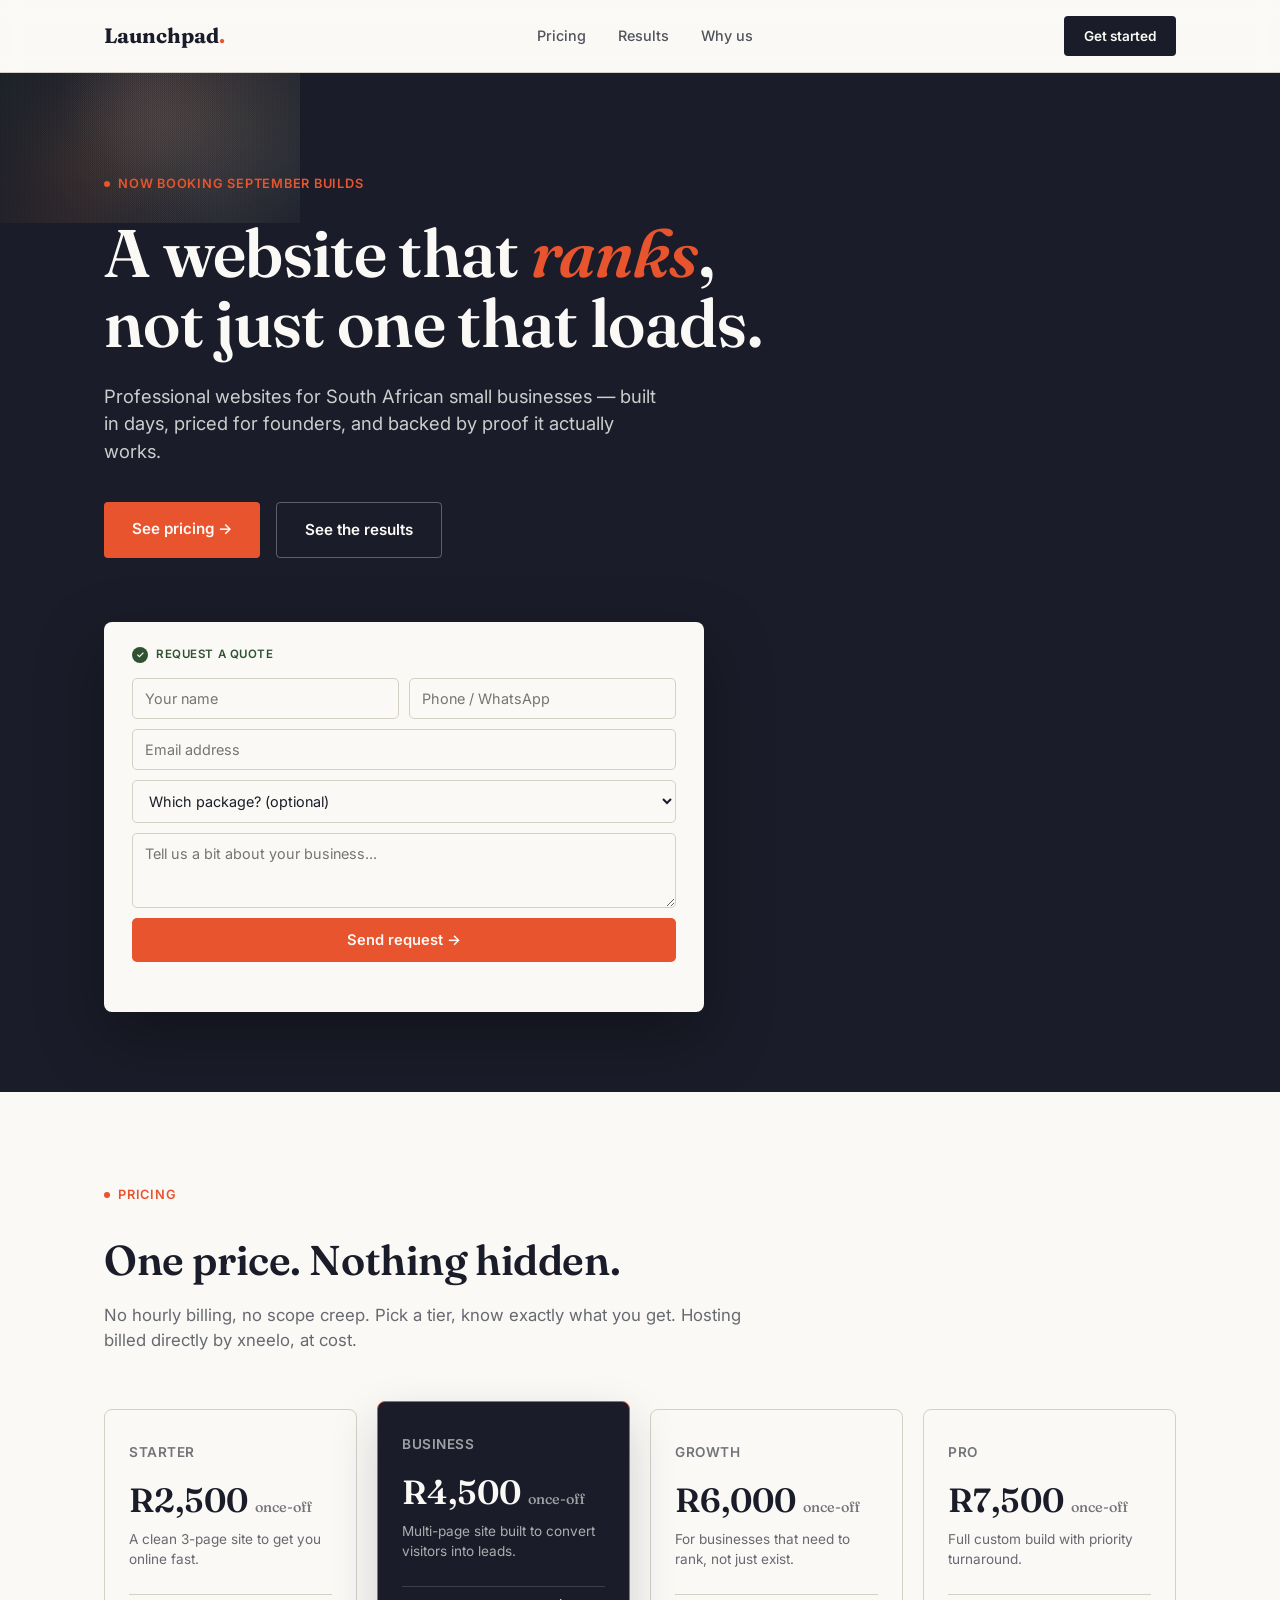
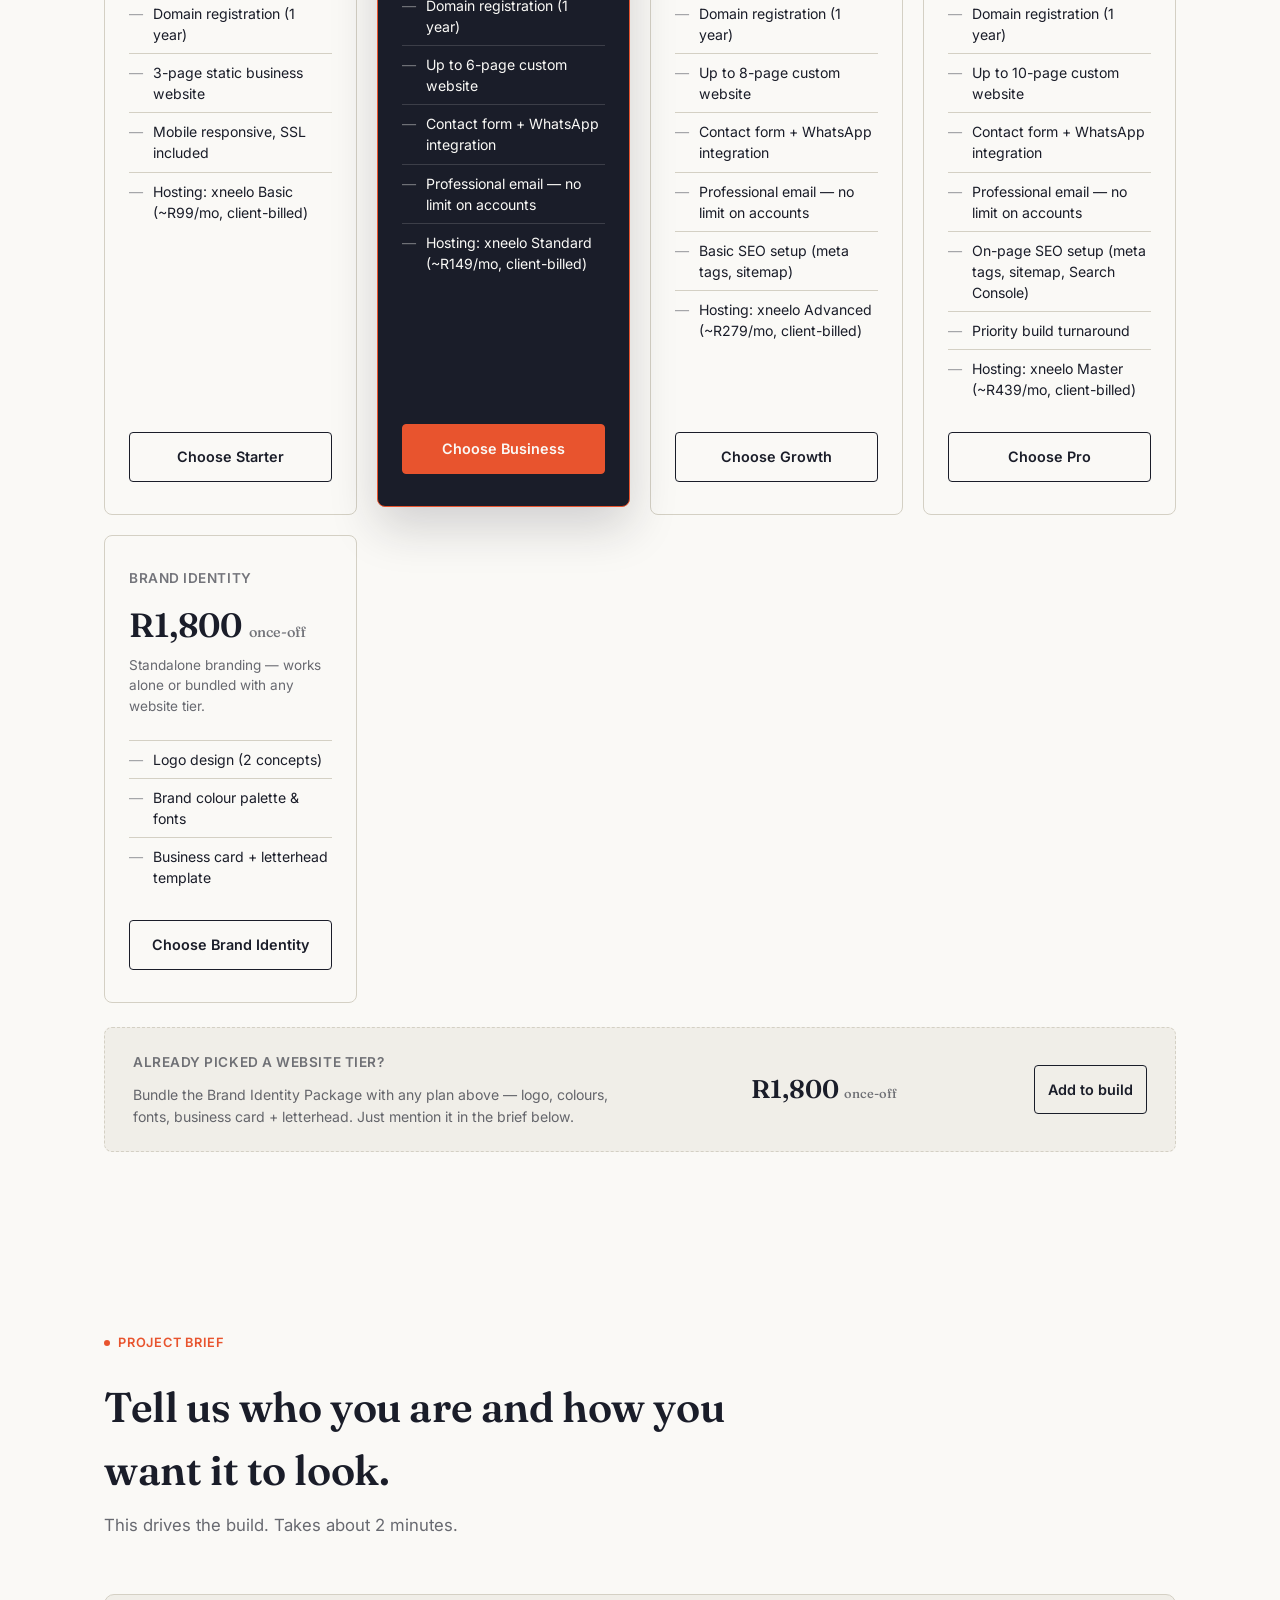
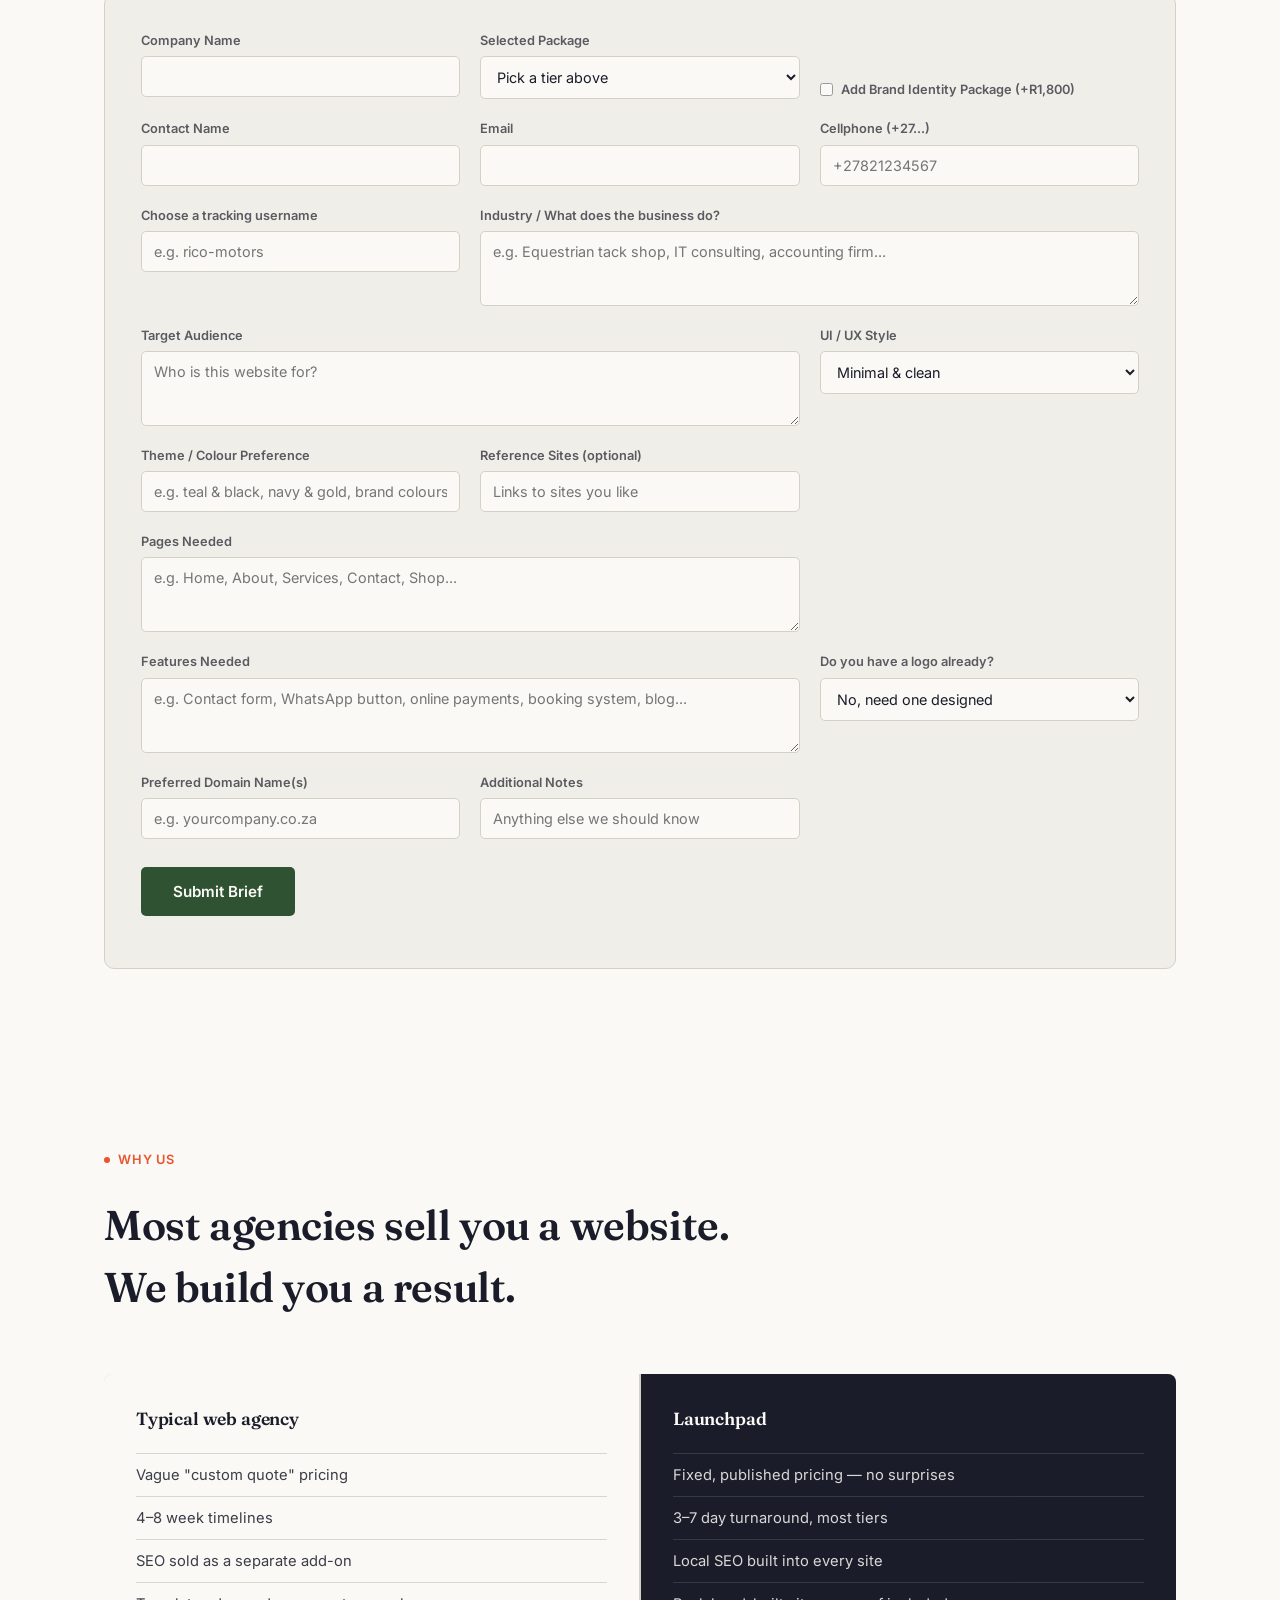
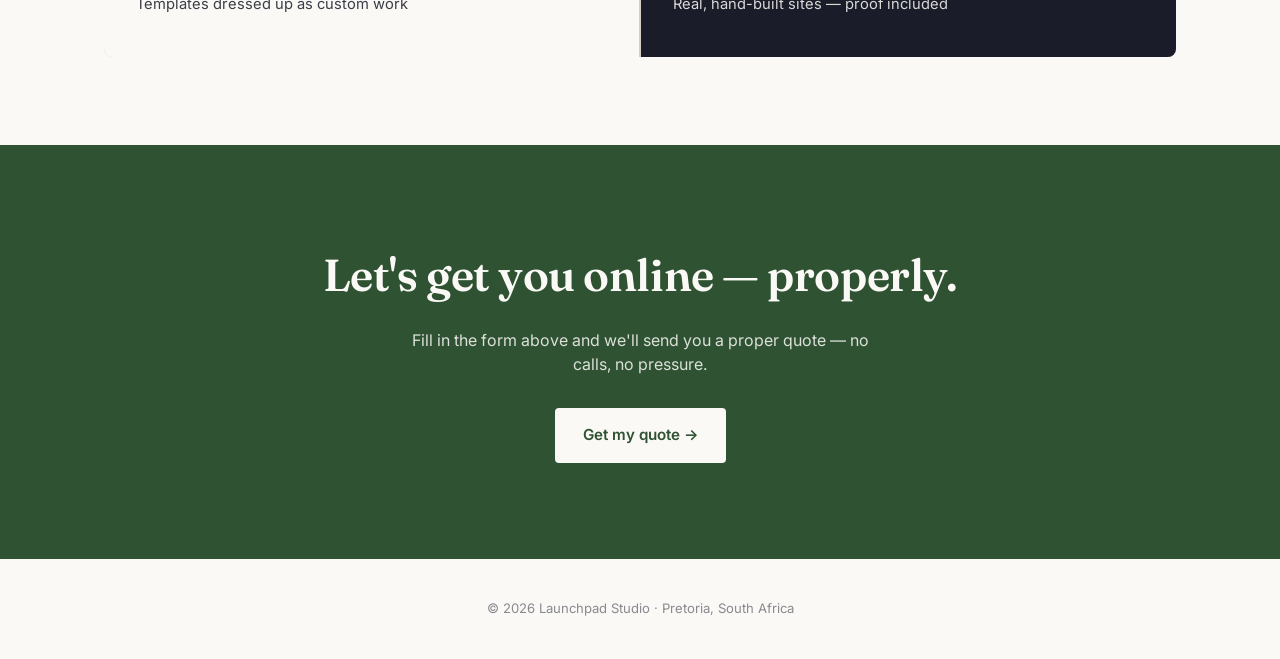
==== Index.html @ 4164778f "Rename launchpad-homepage.html to Index.html" ====
<!DOCTYPE html>
<html lang="en">
<head>
<meta charset="UTF-8">
<meta name="viewport" content="width=device-width, initial-scale=1.0">
<title>Launchpad Studio — Professional websites, honest prices</title>
<link rel="preconnect" href="https://fonts.googleapis.com">
<link href="https://fonts.googleapis.com/css2?family=Fraunces:opsz,wght@9..144,400;9..144,500;9..144,600;9..144,700&family=Inter:wght@400;500;600;700&display=swap" rel="stylesheet">
<style>
  :root{
    --paper:#FAF9F6;
    --ink:#1A1D29;
    --ember:#E8542E;
    --forest:#2F5233;
    --stone:#D4D0C4;
    --paper-dim:#F0EEE8;
  }
  *{margin:0;padding:0;box-sizing:border-box;}
  html{scroll-behavior:smooth;}
  body{
    background:var(--paper);
    color:var(--ink);
    font-family:'Inter',sans-serif;
    line-height:1.5;
    overflow-x:hidden;
  }
  h1,h2,h3,.display{
    font-family:'Fraunces',serif;
    font-weight:600;
    letter-spacing:-0.01em;
  }
  a{color:inherit;text-decoration:none;}
  .wrap{max-width:1120px;margin:0 auto;padding:0 24px;}

  /* NAV */
  nav{
    position:sticky;top:0;z-index:50;
    background:rgba(250,249,246,0.85);
    backdrop-filter:blur(10px);
    border-bottom:1px solid var(--stone);
  }
  nav .wrap{display:flex;align-items:center;justify-content:space-between;height:72px;}
  .logo{font-family:'Fraunces',serif;font-weight:700;font-size:1.3rem;}
  .logo span{color:var(--ember);}
  .navlinks{display:flex;gap:32px;font-size:0.9rem;font-weight:500;}
  .navlinks a{opacity:0.75;transition:opacity .2s;}
  .navlinks a:hover{opacity:1;}
  .nav-cta{
    background:var(--ink);color:var(--paper);
    padding:10px 20px;border-radius:4px;
    font-size:0.85rem;font-weight:600;
  }
  @media(max-width:720px){.navlinks{display:none;}}

  /* HERO */
  .hero{
    position:relative;
    padding:96px 0 80px;
    background:var(--ink);
    color:var(--paper);
    overflow:hidden;
  }
  .phantom-canvas{
    position:absolute;inset:0;
    z-index:0;
    opacity:0.55;
  }
  .hero-inner{position:relative;z-index:2;}
  .eyebrow{
    display:inline-flex;align-items:center;gap:8px;
    font-size:0.8rem;font-weight:600;letter-spacing:0.06em;text-transform:uppercase;
    color:var(--ember);
    margin-bottom:24px;
  }
  .eyebrow::before{content:'';width:6px;height:6px;background:var(--ember);border-radius:50%;}
  .hero h1{
    font-size:clamp(2.4rem, 5.5vw, 4.2rem);
    line-height:1.05;
    max-width:820px;
    margin-bottom:24px;
  }
  .hero h1 em{font-style:italic;color:var(--ember);}
  .hero p.lead{
    font-size:1.15rem;
    max-width:560px;
    opacity:0.8;
    margin-bottom:36px;
  }
  .hero-ctas{display:flex;gap:16px;flex-wrap:wrap;margin-bottom:64px;}
  .btn-primary{
    background:var(--ember);color:var(--paper);
    padding:16px 28px;border-radius:4px;
    font-weight:600;font-size:0.95rem;
    display:inline-block;
    transition:transform .2s, box-shadow .2s;
  }
  .btn-primary:hover{transform:translateY(-2px);box-shadow:0 8px 24px rgba(232,84,46,0.35);}
  .btn-ghost{
    border:1px solid rgba(250,249,246,0.3);
    padding:16px 28px;border-radius:4px;
    font-weight:600;font-size:0.95rem;
    display:inline-block;
  }

  /* PROOF CARD — search result mock */
  .proof-card{
    background:var(--paper);
    color:var(--ink);
    border-radius:8px;
    padding:24px 28px;
    max-width:600px;
    box-shadow:0 24px 64px rgba(0,0,0,0.35);
  }
  .proof-label{
    font-size:0.72rem;font-weight:600;letter-spacing:0.05em;text-transform:uppercase;
    color:var(--forest);margin-bottom:14px;
    display:flex;align-items:center;gap:8px;
  }
  .proof-label::before{content:'✓';background:var(--forest);color:var(--paper);width:16px;height:16px;border-radius:50%;display:flex;align-items:center;justify-content:center;font-size:0.6rem;}
  .search-result{
    border:1px solid var(--stone);
    border-radius:6px;
    padding:14px 16px;
    margin-bottom:8px;
  }
  .search-result.rank1{border-color:var(--forest);background:#F4F8F4;position:relative;}
  .rank-badge{
    position:absolute;top:-9px;left:14px;
    background:var(--forest);color:var(--paper);
    font-size:0.65rem;font-weight:700;
    padding:2px 8px;border-radius:3px;
    letter-spacing:0.03em;
  }
  .sr-url{font-size:0.78rem;color:var(--forest);margin-bottom:2px;}
  .sr-title{font-size:1rem;font-weight:600;color:#1a0dab;margin-bottom:2px;}
  .sr-desc{font-size:0.82rem;opacity:0.7;}
  .proof-footnote{font-size:0.78rem;opacity:0.6;margin-top:12px;}

  /* QUOTE FORM */
  #quoteForm{display:flex;flex-direction:column;gap:10px;}
  .form-row{display:flex;gap:10px;}
  #quoteForm input,#quoteForm select,#quoteForm textarea{
    width:100%;
    border:1px solid var(--stone);
    border-radius:5px;
    padding:11px 12px;
    font-family:'Inter',sans-serif;
    font-size:0.9rem;
    color:var(--ink);
    background:var(--paper);
  }
  #quoteForm input:focus,#quoteForm select:focus,#quoteForm textarea:focus{
    outline:2px solid var(--ember);
    outline-offset:1px;
  }
  #quoteForm textarea{resize:vertical;}
  .form-submit{
    background:var(--ember);color:var(--paper);
    border:none;border-radius:5px;
    padding:13px;
    font-family:'Inter',sans-serif;
    font-weight:600;font-size:0.92rem;
    cursor:pointer;
    transition:transform .2s;
  }
  .form-submit:hover{transform:translateY(-1px);}
  .form-submit:disabled{opacity:0.6;cursor:not-allowed;transform:none;}
  .form-status{font-size:0.85rem;text-align:center;min-height:1.2em;}
  .form-status.success{color:var(--forest);font-weight:600;}
  .form-status.error{color:var(--ember);font-weight:600;}

  /* SECTION generic */
  section{padding:88px 0;}
  .section-head{max-width:640px;margin-bottom:56px;}
  .section-head .eyebrow{color:var(--ember);}
  .section-head h2{font-size:clamp(1.8rem,3.5vw,2.6rem);}
  .section-head p{opacity:0.65;font-size:1.05rem;margin-top:12px;}

  /* PRICING */
  .pricing-grid{
    display:grid;grid-template-columns:repeat(auto-fit, minmax(220px, 1fr));gap:20px;
  }
  @media(max-width:900px){.pricing-grid{grid-template-columns:1fr 1fr;}}
  @media(max-width:560px){.pricing-grid{grid-template-columns:1fr;}}
  .plan{
    border:1px solid var(--stone);
    border-radius:8px;
    padding:32px 24px;
    background:var(--paper);
    display:flex;flex-direction:column;
  }
  .plan.featured{
    border-color:var(--ember);
    background:var(--ink);
    color:var(--paper);
    transform:translateY(-8px);
    box-shadow:0 20px 48px rgba(26,29,41,0.18);
  }
  .plan-name{font-size:0.85rem;font-weight:600;text-transform:uppercase;letter-spacing:0.04em;opacity:0.6;margin-bottom:12px;}
  .plan-price{font-family:'Fraunces',serif;font-size:2.1rem;font-weight:600;margin-bottom:4px;}
  .plan-price span{font-size:0.9rem;font-weight:500;opacity:0.6;}
  .plan-desc{font-size:0.85rem;opacity:0.65;margin-bottom:24px;}
  .plan-features{list-style:none;font-size:0.88rem;flex-grow:1;margin-bottom:24px;}
  .plan-features li{padding:8px 0;border-top:1px solid var(--stone);display:flex;gap:10px;}
  .plan.featured .plan-features li{border-top-color:rgba(250,249,246,0.15);}
  .plan-features li::before{content:'—';opacity:0.4;flex-shrink:0;}
  .plan-cta{
    text-align:center;padding:13px;border-radius:4px;
    font-weight:600;font-size:0.9rem;
    border:1px solid var(--ink);
  }
  .plan.featured .plan-cta{background:var(--ember);border-color:var(--ember);}
  .plan:not(.featured) .plan-cta:hover{background:var(--ink);color:var(--paper);}

  /* ADD-ON CARD */
  .addon-card{
    margin-top:24px;
    border:1px dashed var(--stone);
    border-radius:8px;
    padding:24px 28px;
    display:flex;align-items:center;justify-content:space-between;
    gap:24px;flex-wrap:wrap;
    background:var(--paper-dim);
  }
  .addon-desc{font-size:0.88rem;opacity:0.65;margin-top:6px;max-width:480px;}
  .addon-price{font-family:'Fraunces',serif;font-size:1.6rem;font-weight:600;}
  .addon-price span{font-size:0.8rem;font-weight:500;opacity:0.6;}
  .addon-cta{white-space:nowrap;}

  /* BRIEF FORM */
  .brief-form{
    border:1px solid var(--stone);
    border-radius:10px;
    padding:36px;
    background:var(--paper-dim);
  }
  .brief-grid{
    display:grid;
    grid-template-columns:1fr 1fr 1fr;
    gap:20px;
  }
  @media(max-width:900px){.brief-grid{grid-template-columns:1fr 1fr;}}
  @media(max-width:600px){.brief-grid{grid-template-columns:1fr;}}
  .field{display:flex;flex-direction:column;gap:6px;}
  .field.span2{grid-column:span 2;}
  @media(max-width:600px){.field.span2{grid-column:span 1;}}
  .field label{font-size:0.8rem;font-weight:600;opacity:0.7;}
  .field input,.field select,.field textarea{
    border:1px solid var(--stone);
    border-radius:5px;
    padding:11px 12px;
    font-family:'Inter',sans-serif;
    font-size:0.9rem;
    color:var(--ink);
    background:var(--paper);
  }
  .field input:focus,.field select:focus,.field textarea:focus{
    outline:2px solid var(--ember);
    outline-offset:1px;
  }
  .field textarea{resize:vertical;}
  .submit-brief{
    margin-top:28px;
    background:var(--forest);color:var(--paper);
    border:none;border-radius:5px;
    padding:15px 32px;
    font-family:'Inter',sans-serif;
    font-weight:600;font-size:0.95rem;
    cursor:pointer;
    transition:transform .2s;
  }
  .submit-brief:hover{transform:translateY(-1px);}
  .submit-brief:disabled{opacity:0.6;cursor:not-allowed;transform:none;}

  /* WHY US comparison */
  .compare{
    display:grid;grid-template-columns:1fr 1fr;gap:2px;
    background:var(--stone);
    border-radius:8px;overflow:hidden;
  }
  @media(max-width:720px){.compare{grid-template-columns:1fr;}}
  .compare-col{background:var(--paper);padding:32px;}
  .compare-col.us{background:var(--ink);color:var(--paper);}
  .compare-col h3{font-size:1.1rem;margin-bottom:20px;}
  .compare-col ul{list-style:none;font-size:0.92rem;}
  .compare-col li{padding:10px 0;border-top:1px solid var(--stone);opacity:0.85;}
  .compare-col.us li{border-top-color:rgba(250,249,246,0.15);}

  /* FOOTER CTA */
  .final-cta{
    background:var(--forest);color:var(--paper);
    text-align:center;padding:96px 24px;
  }
  .final-cta h2{font-size:clamp(1.8rem,4vw,2.8rem);margin-bottom:20px;}
  .final-cta p{opacity:0.85;max-width:480px;margin:0 auto 32px;}
  .final-cta .btn-primary{background:var(--paper);color:var(--forest);}

  footer{padding:40px 0;font-size:0.82rem;opacity:0.5;text-align:center;}
</style>
</head>
<body>

<nav>
  <div class="wrap">
    <div class="logo">Launchpad<span>.</span></div>
    <div class="navlinks">
      <a href="#pricing">Pricing</a>
      <a href="#proof">Results</a>
      <a href="#compare">Why us</a>
    </div>
    <a href="#pricing" class="nav-cta">Get started</a>
  </div>
</nav>

<section class="hero">
  <canvas class="phantom-canvas" id="phantom"></canvas>
  <div class="wrap hero-inner">
    <div class="eyebrow">Now booking September builds</div>
    <h1>A website that <em>ranks</em>,<br>not just one that loads.</h1>
    <p class="lead">Professional websites for South African small businesses — built in days, priced for founders, and backed by proof it actually works.</p>
    <div class="hero-ctas">
      <a href="#pricing" class="btn-primary">See pricing →</a>
      <a href="#proof" class="btn-ghost">See the results</a>
    </div>

    <div class="proof-card" id="proof">
      <div class="proof-label">Request a quote</div>
      <form id="quoteForm" action="https://api.web3forms.com/submit" method="POST">
        <input type="hidden" name="access_key" value="291deba8-6d08-465d-bf6a-48536407ecf9">
        <input type="hidden" name="subject" value="New Launchpad quote request">
        <input type="text" name="_hp" style="display:none" tabindex="-1" autocomplete="off">
        <div class="form-row">
          <input type="text" name="name" placeholder="Your name" required>
          <input type="tel" name="phone" placeholder="Phone / WhatsApp" required>
        </div>
        <input type="email" name="email" placeholder="Email address" required>
        <select name="package">
          <option value="">Which package? (optional)</option>
          <option value="Starter">Starter — R2,500</option>
          <option value="Business">Business — R4,500</option>
          <option value="Growth">Growth — R6,000</option>
          <option value="Pro">Pro — R7,500</option>
          <option value="Brand Identity">Brand Identity — R1,800</option>
          <option value="Not sure">Not sure yet</option>
        </select>
        <textarea name="message" placeholder="Tell us a bit about your business..." rows="3"></textarea>
        <button type="submit" class="form-submit">Send request →</button>
        <div class="form-status" id="formStatus"></div>
      </form>
    </div>
  </div>
</section>

<section id="pricing">
  <div class="wrap">
    <div class="section-head">
      <div class="eyebrow">Pricing</div>
      <h2>One price. Nothing hidden.</h2>
      <p>No hourly billing, no scope creep. Pick a tier, know exactly what you get. Hosting billed directly by xneelo, at cost.</p>
    </div>
    <div class="pricing-grid">
      <div class="plan">
        <div class="plan-name">Starter</div>
        <div class="plan-price">R2,500 <span>once-off</span></div>
        <div class="plan-desc">A clean 3-page site to get you online fast.</div>
        <ul class="plan-features">
          <li>Domain registration (1 year)</li>
          <li>3-page static business website</li>
          <li>Mobile responsive, SSL included</li>
          <li>Hosting: xneelo Basic (~R99/mo, client-billed)</li>
        </ul>
        <a href="#" class="plan-cta">Choose Starter</a>
      </div>
      <div class="plan featured">
        <div class="plan-name">Business</div>
        <div class="plan-price">R4,500 <span>once-off</span></div>
        <div class="plan-desc">Multi-page site built to convert visitors into leads.</div>
        <ul class="plan-features">
          <li>Domain registration (1 year)</li>
          <li>Up to 6-page custom website</li>
          <li>Contact form + WhatsApp integration</li>
          <li>Professional email — no limit on accounts</li>
          <li>Hosting: xneelo Standard (~R149/mo, client-billed)</li>
        </ul>
        <a href="#" class="plan-cta">Choose Business</a>
      </div>
      <div class="plan">
        <div class="plan-name">Growth</div>
        <div class="plan-price">R6,000 <span>once-off</span></div>
        <div class="plan-desc">For businesses that need to rank, not just exist.</div>
        <ul class="plan-features">
          <li>Domain registration (1 year)</li>
          <li>Up to 8-page custom website</li>
          <li>Contact form + WhatsApp integration</li>
          <li>Professional email — no limit on accounts</li>
          <li>Basic SEO setup (meta tags, sitemap)</li>
          <li>Hosting: xneelo Advanced (~R279/mo, client-billed)</li>
        </ul>
        <a href="#" class="plan-cta">Choose Growth</a>
      </div>
      <div class="plan">
        <div class="plan-name">Pro</div>
        <div class="plan-price">R7,500 <span>once-off</span></div>
        <div class="plan-desc">Full custom build with priority turnaround.</div>
        <ul class="plan-features">
          <li>Domain registration (1 year)</li>
          <li>Up to 10-page custom website</li>
          <li>Contact form + WhatsApp integration</li>
          <li>Professional email — no limit on accounts</li>
          <li>On-page SEO setup (meta tags, sitemap, Search Console)</li>
          <li>Priority build turnaround</li>
          <li>Hosting: xneelo Master (~R439/mo, client-billed)</li>
        </ul>
        <a href="#" class="plan-cta">Choose Pro</a>
      </div>
      <div class="plan">
        <div class="plan-name">Brand Identity</div>
        <div class="plan-price">R1,800 <span>once-off</span></div>
        <div class="plan-desc">Standalone branding — works alone or bundled with any website tier.</div>
        <ul class="plan-features">
          <li>Logo design (2 concepts)</li>
          <li>Brand colour palette & fonts</li>
          <li>Business card + letterhead template</li>
        </ul>
        <a href="#brief" class="plan-cta">Choose Brand Identity</a>
      </div>
    </div>

    <div class="addon-card">
      <div class="addon-info">
        <div class="plan-name">Already picked a website tier?</div>
        <div class="addon-desc">Bundle the Brand Identity Package with any plan above — logo, colours, fonts, business card + letterhead. Just mention it in the brief below.</div>
      </div>
      <div class="addon-price">R1,800 <span>once-off</span></div>
      <a href="#brief" class="plan-cta addon-cta">Add to build</a>
    </div>
  </div>
</section>

<section id="brief">
  <div class="wrap">
    <div class="section-head">
      <div class="eyebrow">Project brief</div>
      <h2>Tell us who you are and how you want it to look.</h2>
      <p>This drives the build. Takes about 2 minutes.</p>
    </div>

    <form id="briefForm" action="https://api.web3forms.com/submit" method="POST" class="brief-form">
      <input type="hidden" name="access_key" value="291deba8-6d08-465d-bf6a-48536407ecf9">
      <input type="hidden" name="subject" value="New Launchpad project brief">
      <input type="text" name="_hp" style="display:none" tabindex="-1" autocomplete="off">

      <div class="brief-grid">
        <div class="field">
          <label>Company Name</label>
          <input type="text" name="company_name" required>
        </div>
        <div class="field">
          <label>Selected Package</label>
          <select name="package">
            <option value="">Pick a tier above</option>
            <option value="Starter">Starter — R2,500</option>
            <option value="Business">Business — R4,500</option>
            <option value="Growth">Growth — R6,000</option>
            <option value="Pro">Pro — R7,500</option>
            <option value="Brand Identity">Brand Identity — R1,800</option>
          </select>
        </div>
        <div class="field" style="justify-content:flex-end">
          <label style="display:flex; align-items:center; gap:8px; font-weight:600; opacity:0.7">
            <input type="checkbox" name="add_brand_identity" value="Yes" style="width:auto">
            Add Brand Identity Package (+R1,800)
          </label>
        </div>

        <div class="field">
          <label>Contact Name</label>
          <input type="text" name="contact_name" required>
        </div>
        <div class="field">
          <label>Email</label>
          <input type="email" name="email" required>
        </div>
        <div class="field">
          <label>Cellphone (+27...)</label>
          <input type="tel" name="phone" placeholder="+27821234567">
        </div>
        <div class="field">
          <label>Choose a tracking username</label>
          <input type="text" name="tracking_username" placeholder="e.g. rico-motors" minlength="3" required>
        </div>

        <div class="field span2">
          <label>Industry / What does the business do?</label>
          <textarea name="industry" rows="3" placeholder="e.g. Equestrian tack shop, IT consulting, accounting firm..."></textarea>
        </div>
        <div class="field span2">
          <label>Target Audience</label>
          <textarea name="target_audience" rows="3" placeholder="Who is this website for?"></textarea>
        </div>

        <div class="field">
          <label>UI / UX Style</label>
          <select name="ui_style">
            <option value="Minimal & clean">Minimal &amp; clean</option>
            <option value="Bold & modern">Bold &amp; modern</option>
            <option value="Corporate / professional">Corporate / professional</option>
            <option value="Playful / friendly">Playful / friendly</option>
            <option value="Dark / techy (Cipher-style)">Dark / techy (Cipher-style)</option>
            <option value="Luxury / premium">Luxury / premium</option>
            <option value="Other">Other (describe below)</option>
          </select>
        </div>
        <div class="field">
          <label>Theme / Colour Preference</label>
          <input type="text" name="theme_colour" placeholder="e.g. teal & black, navy & gold, brand colours">
        </div>
        <div class="field">
          <label>Reference Sites (optional)</label>
          <input type="text" name="reference_sites" placeholder="Links to sites you like">
        </div>

        <div class="field span2">
          <label>Pages Needed</label>
          <textarea name="pages_needed" rows="3" placeholder="e.g. Home, About, Services, Contact, Shop..."></textarea>
        </div>
        <div class="field span2">
          <label>Features Needed</label>
          <textarea name="features_needed" rows="3" placeholder="e.g. Contact form, WhatsApp button, online payments, booking system, blog..."></textarea>
        </div>

        <div class="field">
          <label>Do you have a logo already?</label>
          <select name="has_logo">
            <option value="No, need one designed">No, need one designed</option>
            <option value="Yes, have final logo">Yes, have final logo</option>
            <option value="Have a rough idea">Have a rough idea</option>
          </select>
        </div>
        <div class="field">
          <label>Preferred Domain Name(s)</label>
          <input type="text" name="domain_preference" placeholder="e.g. yourcompany.co.za">
        </div>
        <div class="field">
          <label>Additional Notes</label>
          <input type="text" name="additional_notes" placeholder="Anything else we should know">
        </div>
      </div>

      <button type="submit" class="submit-brief">Submit Brief</button>
      <div class="form-status" id="briefStatus"></div>
    </form>
  </div>
</section>

<section id="compare">
  <div class="wrap">
    <div class="section-head">
      <div class="eyebrow">Why us</div>
      <h2>Most agencies sell you a website.<br>We build you a result.</h2>
    </div>
    <div class="compare">
      <div class="compare-col">
        <h3>Typical web agency</h3>
        <ul>
          <li>Vague "custom quote" pricing</li>
          <li>4–8 week timelines</li>
          <li>SEO sold as a separate add-on</li>
          <li>Templates dressed up as custom work</li>
        </ul>
      </div>
      <div class="compare-col us">
        <h3>Launchpad</h3>
        <ul>
          <li>Fixed, published pricing — no surprises</li>
          <li>3–7 day turnaround, most tiers</li>
          <li>Local SEO built into every site</li>
          <li>Real, hand-built sites — proof included</li>
        </ul>
      </div>
    </div>
  </div>
</section>

<div class="final-cta">
  <div class="wrap">
    <h2>Let's get you online — properly.</h2>
    <p>Fill in the form above and we'll send you a proper quote — no calls, no pressure.</p>
    <a href="#proof" class="btn-primary">Get my quote →</a>
  </div>
</div>

<footer>
  © 2026 Launchpad Studio · Pretoria, South Africa
</footer>

<script>
const LAUNCHPAD_INGEST_URL = "https://admin.launchpad-studio.co.za/api/ingest-brief";

// Web3Forms quote form submission
const quoteForm = document.getElementById('quoteForm');
const formStatus = document.getElementById('formStatus');
if(quoteForm){
  quoteForm.addEventListener('submit', async function(e){
    e.preventDefault();
    const btn = quoteForm.querySelector('.form-submit');
    btn.disabled = true;
    btn.textContent = 'Sending...';
    formStatus.textContent = '';
    formStatus.className = 'form-status';

    const fd = new FormData(quoteForm);
    if (fd.get('_hp')) {
      // Bot filled the honeypot - pretend success, send nothing anywhere.
      formStatus.textContent = "Thanks! We'll be in touch shortly.";
      formStatus.classList.add('success');
      quoteForm.reset();
      btn.disabled = false;
      btn.textContent = 'Send request →';
      return;
    }

    try{
      const res = await fetch('https://api.web3forms.com/submit', {
        method: 'POST',
        headers: { 'Accept': 'application/json' },
        body: fd
      });
      const result = await res.json();
      if(result.success){
        formStatus.textContent = "Thanks! We'll be in touch shortly.";
        formStatus.classList.add('success');

        // Push the lead into the Launchpad admin panel too - not just email.
        try {
          const plain = {};
          fd.forEach((v, k) => { plain[k] = v; });
          await fetch(LAUNCHPAD_INGEST_URL, {
            method: 'POST',
            headers: { 'Content-Type': 'application/json' },
            body: JSON.stringify({
              company_name: '',
              contact_name: plain.name || '',
              contact_email: plain.email || '',
              contact_phone: plain.phone || '',
              selected_package: plain.package || '',
              ...plain,
            }),
          });
        } catch (panelErr) {
          console.error('Failed to push quote request to Launchpad panel:', panelErr);
        }

        quoteForm.reset();
      } else {
        formStatus.textContent = 'Something went wrong. Please try again.';
        formStatus.classList.add('error');
      }
    } catch(err){
      formStatus.textContent = 'Network error. Please try again.';
      formStatus.classList.add('error');
    } finally {
      btn.disabled = false;
      btn.textContent = 'Send request →';
    }
  });
}

// Web3Forms project brief submission
const briefForm = document.getElementById('briefForm');
const briefStatus = document.getElementById('briefStatus');
if(briefForm){
  briefForm.addEventListener('submit', async function(e){
    e.preventDefault();
    const btn = briefForm.querySelector('.submit-brief');
    const originalText = btn.textContent;
    btn.disabled = true;
    btn.textContent = 'Sending...';
    briefStatus.textContent = '';
    briefStatus.className = 'form-status';

    const fd = new FormData(briefForm);
    if (fd.get('_hp')) {
      briefStatus.textContent = "Brief received! We'll be in touch shortly.";
      briefStatus.classList.add('success');
      briefForm.reset();
      btn.disabled = false;
      btn.textContent = originalText;
      return;
    }

    try{
      const res = await fetch('https://api.web3forms.com/submit', {
        method: 'POST',
        headers: { 'Accept': 'application/json' },
        body: fd
      });
      const result = await res.json();
      if(result.success){
        const plain = {};
        fd.forEach((v, k) => { plain[k] = v; });
        const trackingUsername = plain.tracking_username || '';

        briefStatus.textContent = trackingUsername
          ? `Brief received! Track your order anytime at https://track.launchpad-studio.co.za using username "${trackingUsername}" + your email.`
          : "Brief received! We'll be in touch shortly.";
        briefStatus.classList.add('success');

        // Push straight into the Launchpad admin panel - this IS the order
        // (EFT-based, no payment gateway in the loop).
        try {
          await fetch(LAUNCHPAD_INGEST_URL, {
            method: 'POST',
            headers: { 'Content-Type': 'application/json' },
            body: JSON.stringify({
              company_name: plain.company_name || '',
              contact_name: plain.contact_name || '',
              contact_email: plain.email || '',
              contact_phone: plain.phone || '',
              selected_package: plain.package || '',
              tracking_username: trackingUsername,
              ...plain,
            }),
          });
        } catch (panelErr) {
          console.error('Failed to push brief to Launchpad panel:', panelErr);
        }

        briefForm.reset();
      } else {
        briefStatus.textContent = 'Something went wrong. Please try again.';
        briefStatus.classList.add('error');
      }
    } catch(err){
      briefStatus.textContent = 'Network error. Please try again.';
      briefStatus.classList.add('error');
    } finally {
      btn.disabled = false;
      btn.textContent = originalText;
    }
  });
}

// Phantom smoke effect — ember/navy tone variant
const canvas = document.getElementById('phantom');
const ctx = canvas.getContext('2d');
let w, h;

function resize(){
  w = canvas.width = canvas.offsetWidth;
  h = canvas.height = canvas.offsetHeight;
}
window.addEventListener('resize', resize);
resize();

const particles = [];
const COUNT = 45;
const colors = [
  'rgba(232,84,46,ALPHA)',   // ember
  'rgba(47,82,51,ALPHA)',    // forest
  'rgba(250,249,246,ALPHA)'  // pale
];

function makeParticle(){
  return {
    x: Math.random()*w,
    y: h + 50 + Math.random()*200,
    r: 60 + Math.random()*160,
    speed: 0.15 + Math.random()*0.35,
    drift: (Math.random()-0.5)*0.3,
    alpha: 0.02 + Math.random()*0.05,
    color: colors[Math.floor(Math.random()*colors.length)],
    life: 0,
    maxLife: 400 + Math.random()*400
  };
}
for(let i=0;i<COUNT;i++){
  const p = makeParticle();
  p.y = Math.random()*h;
  p.life = Math.random()*p.maxLife;
  particles.push(p);
}

let reduceMotion = window.matchMedia('(prefers-reduced-motion: reduce)').matches;

function draw(){
  ctx.clearRect(0,0,w,h);
  ctx.globalCompositeOperation = 'lighter';
  for(const p of particles){
    if(!reduceMotion){
      p.y -= p.speed;
      p.x += p.drift;
      p.life++;
      if(p.y < -p.r || p.life > p.maxLife){
        Object.assign(p, makeParticle());
      }
    }
    const fadeIn = Math.min(p.life/60, 1);
    const fadeOut = Math.min((p.maxLife - p.life)/80, 1);
    const a = p.alpha * Math.max(0, Math.min(fadeIn, fadeOut));
    const grad = ctx.createRadialGradient(p.x,p.y,0,p.x,p.y,p.r);
    grad.addColorStop(0, p.color.replace('ALPHA', a));
    grad.addColorStop(1, p.color.replace('ALPHA', 0));
    ctx.fillStyle = grad;
    ctx.beginPath();
    ctx.arc(p.x,p.y,p.r,0,Math.PI*2);
    ctx.fill();
  }
  ctx.globalCompositeOperation = 'source-over';
  requestAnimationFrame(draw);
}
draw();
</script>

</body>
</html>
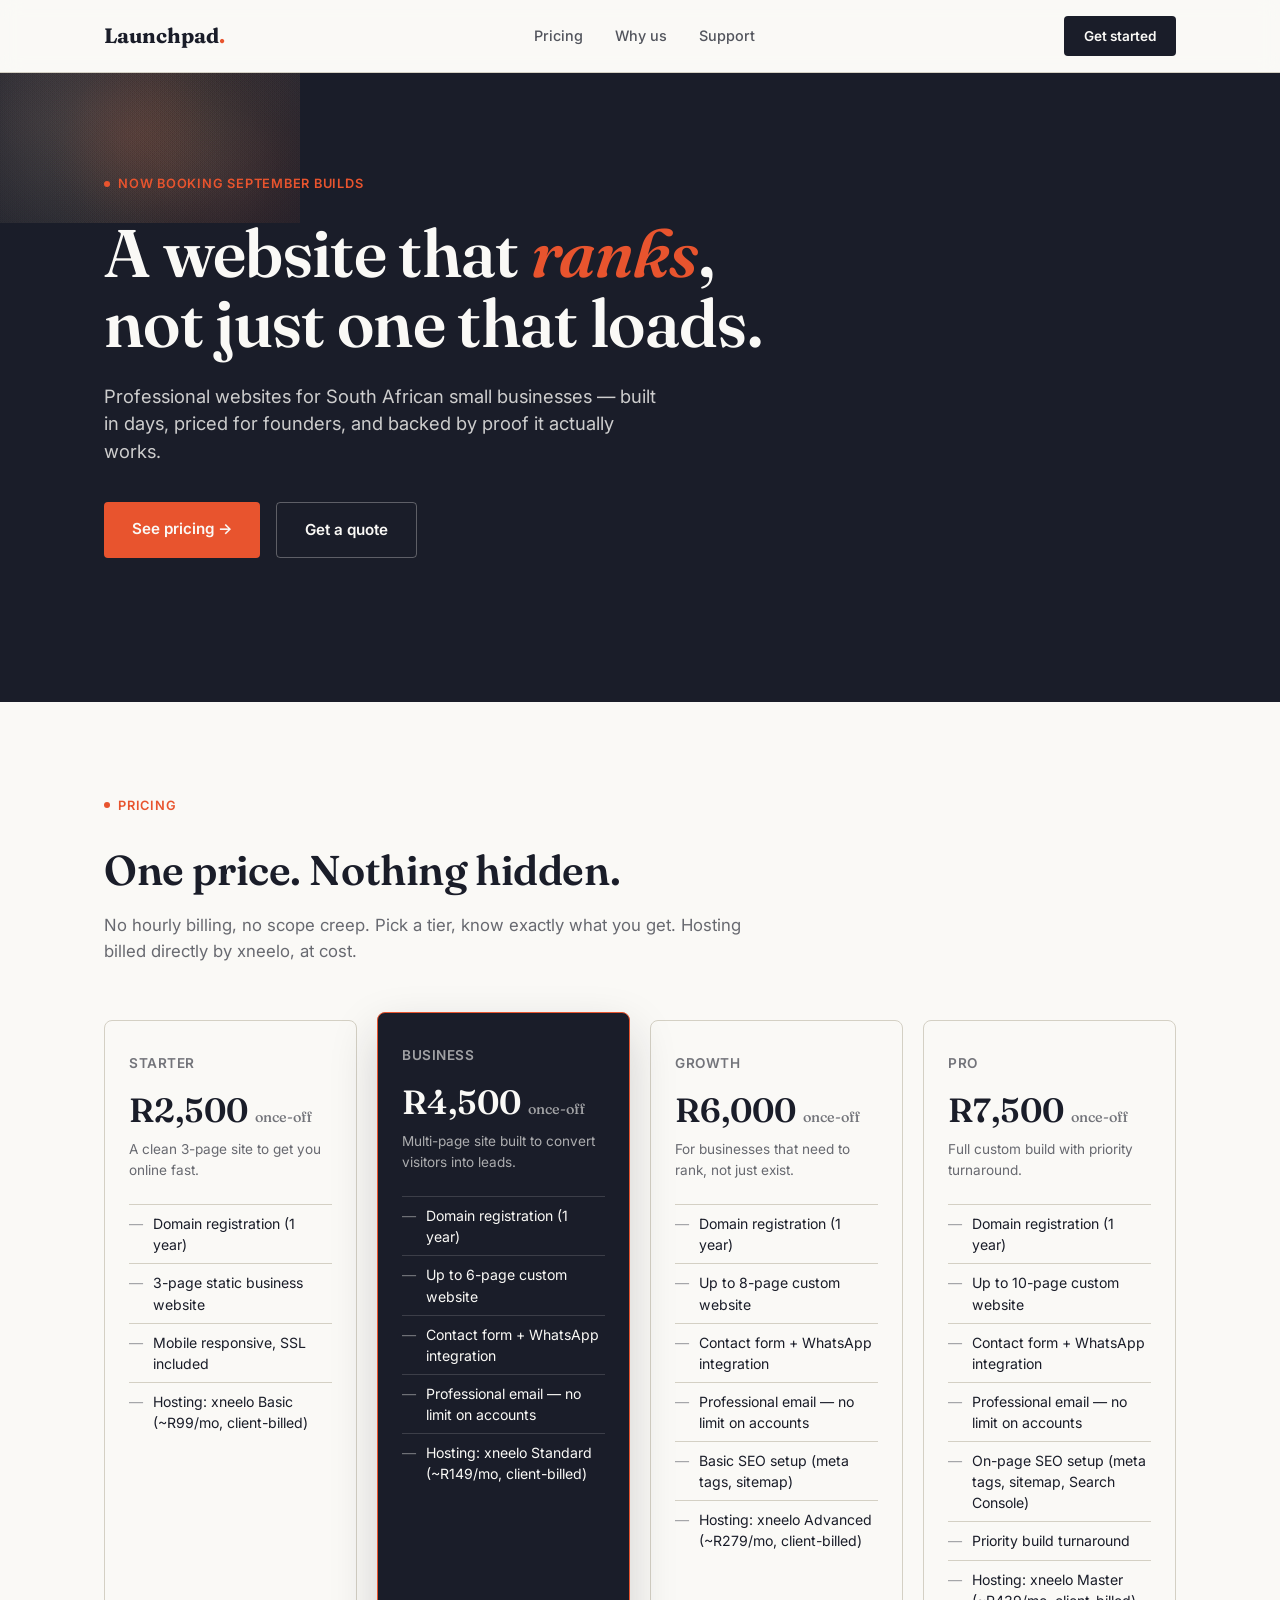
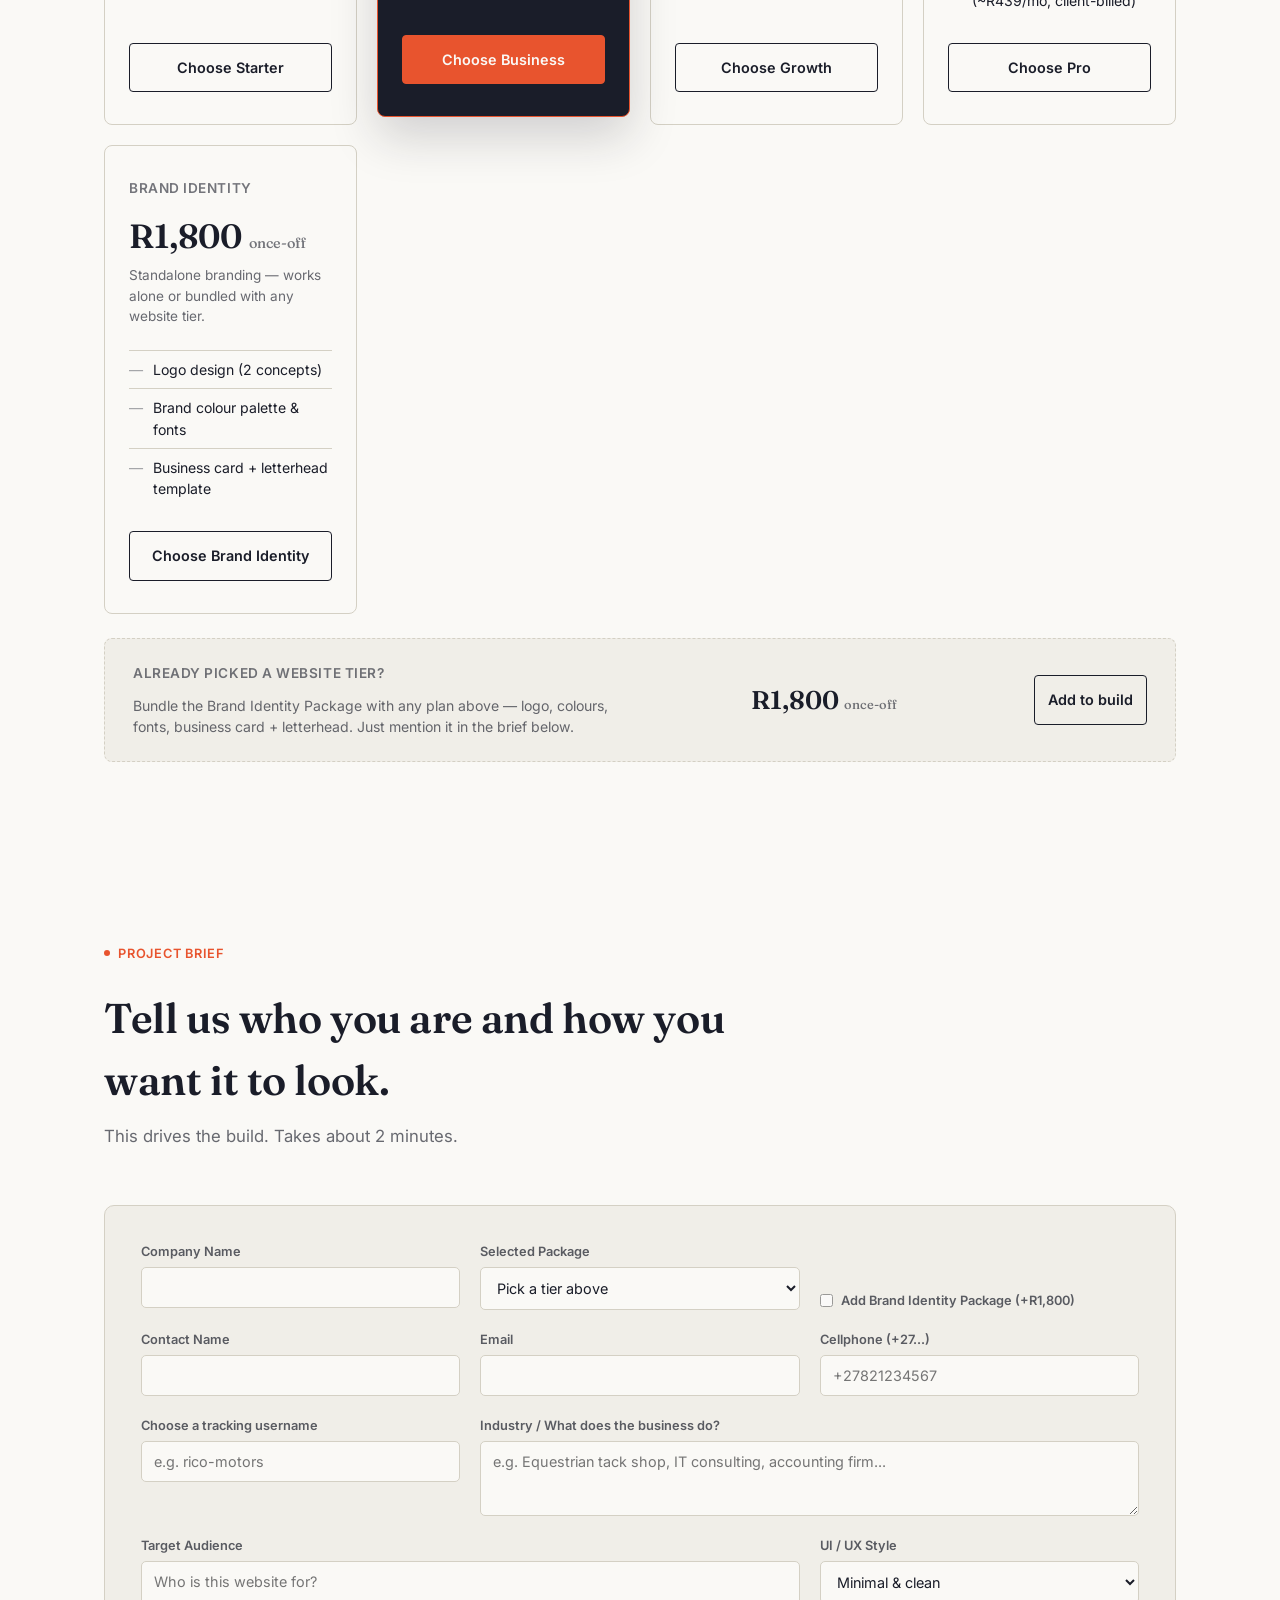
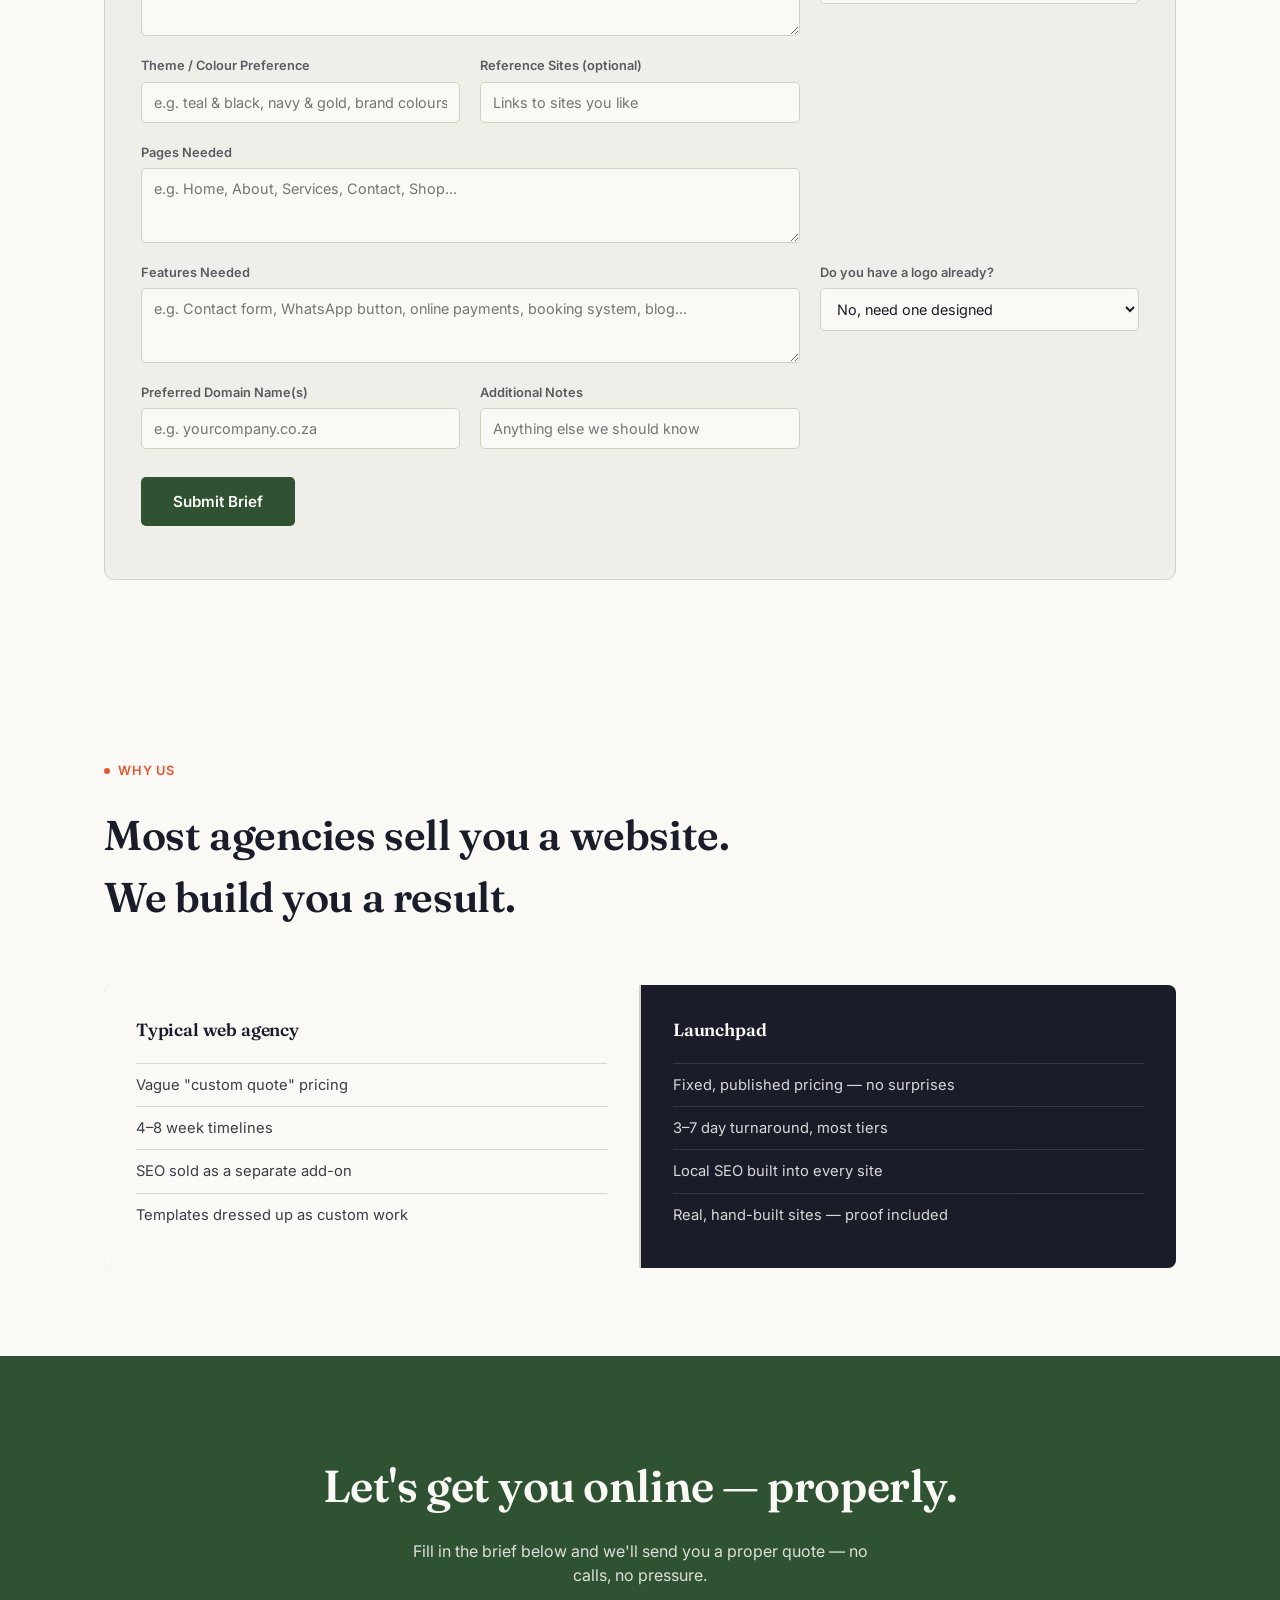
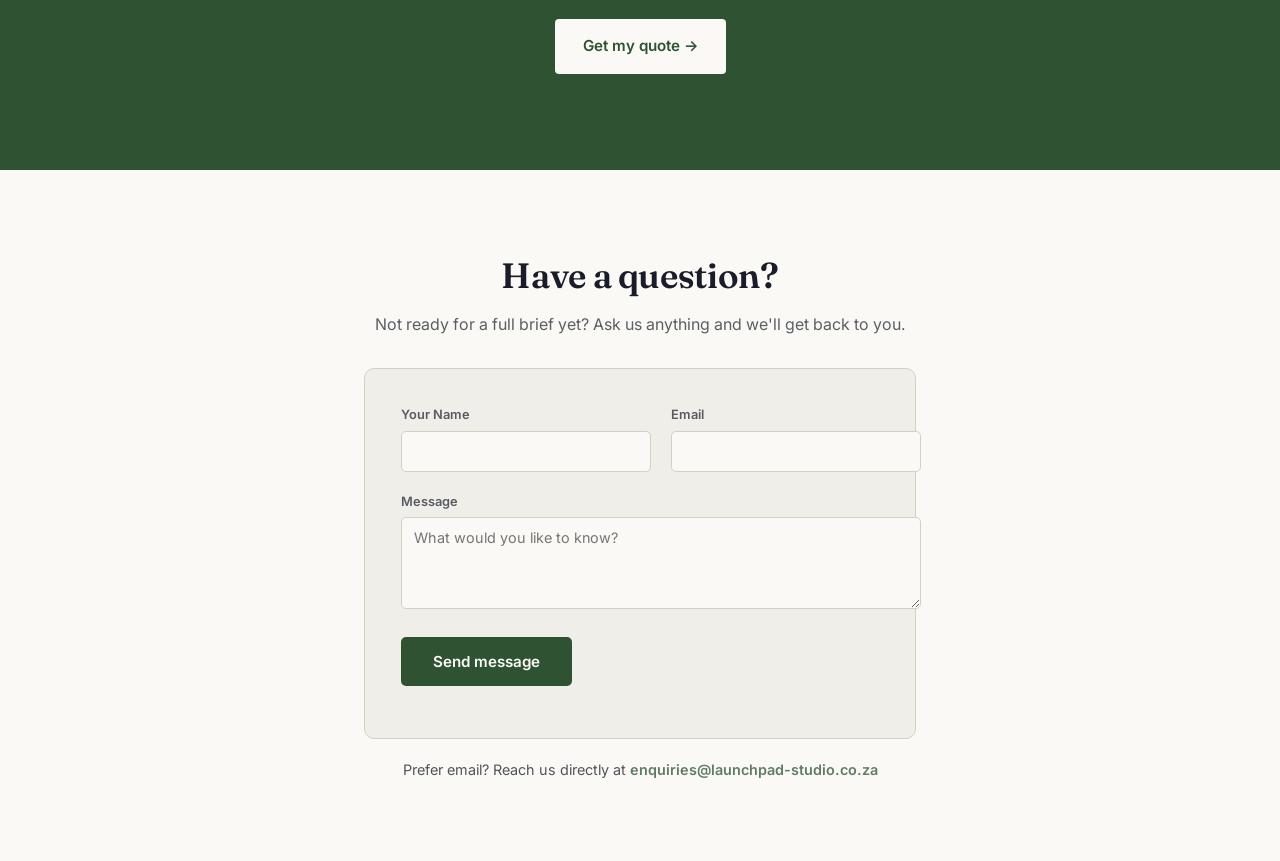
==== commit 1d8fb423: "Update Index.html" ====
--- a/Index.html
+++ b/Index.html
@@ -102,21 +102,7 @@
     display:inline-block;
   }
 
-  /* PROOF CARD — search result mock */
-  .proof-card{
-    background:var(--paper);
-    color:var(--ink);
-    border-radius:8px;
-    padding:24px 28px;
-    max-width:600px;
-    box-shadow:0 24px 64px rgba(0,0,0,0.35);
-  }
-  .proof-label{
-    font-size:0.72rem;font-weight:600;letter-spacing:0.05em;text-transform:uppercase;
-    color:var(--forest);margin-bottom:14px;
-    display:flex;align-items:center;gap:8px;
-  }
-  .proof-label::before{content:'✓';background:var(--forest);color:var(--paper);width:16px;height:16px;border-radius:50%;display:flex;align-items:center;justify-content:center;font-size:0.6rem;}
+  /* PROOF CARD styles retained for potential future use — search-result mock unused, safe to ignore */
   .search-result{
     border:1px solid var(--stone);
     border-radius:6px;
@@ -136,35 +122,7 @@
   .sr-desc{font-size:0.82rem;opacity:0.7;}
   .proof-footnote{font-size:0.78rem;opacity:0.6;margin-top:12px;}
 
-  /* QUOTE FORM */
-  #quoteForm{display:flex;flex-direction:column;gap:10px;}
-  .form-row{display:flex;gap:10px;}
-  #quoteForm input,#quoteForm select,#quoteForm textarea{
-    width:100%;
-    border:1px solid var(--stone);
-    border-radius:5px;
-    padding:11px 12px;
-    font-family:'Inter',sans-serif;
-    font-size:0.9rem;
-    color:var(--ink);
-    background:var(--paper);
-  }
-  #quoteForm input:focus,#quoteForm select:focus,#quoteForm textarea:focus{
-    outline:2px solid var(--ember);
-    outline-offset:1px;
-  }
-  #quoteForm textarea{resize:vertical;}
-  .form-submit{
-    background:var(--ember);color:var(--paper);
-    border:none;border-radius:5px;
-    padding:13px;
-    font-family:'Inter',sans-serif;
-    font-weight:600;font-size:0.92rem;
-    cursor:pointer;
-    transition:transform .2s;
-  }
-  .form-submit:hover{transform:translateY(-1px);}
-  .form-submit:disabled{opacity:0.6;cursor:not-allowed;transform:none;}
+  /* QUOTE FORM removed - brief form below is the sole lead capture now */
   .form-status{font-size:0.85rem;text-align:center;min-height:1.2em;}
   .form-status.success{color:var(--forest);font-weight:600;}
   .form-status.error{color:var(--ember);font-weight:600;}
@@ -272,6 +230,15 @@
   .submit-brief:hover{transform:translateY(-1px);}
   .submit-brief:disabled{opacity:0.6;cursor:not-allowed;transform:none;}
 
+  #support{padding:80px 0;}
+  #support .wrap{max-width:600px;}
+  #support h2{font-size:clamp(1.6rem,3.5vw,2.2rem);margin-bottom:10px;text-align:center;}
+  #support .support-sub{opacity:0.7;text-align:center;margin-bottom:32px;}
+  .direct-email{
+    display:block;text-align:center;margin-top:20px;font-size:0.9rem;opacity:0.75;
+  }
+  .direct-email a{color:var(--forest);font-weight:600;}
+
   /* WHY US comparison */
   .compare{
     display:grid;grid-template-columns:1fr 1fr;gap:2px;
@@ -295,7 +262,6 @@
   .final-cta p{opacity:0.85;max-width:480px;margin:0 auto 32px;}
   .final-cta .btn-primary{background:var(--paper);color:var(--forest);}
 
-  footer{padding:40px 0;font-size:0.82rem;opacity:0.5;text-align:center;}
 </style>
 </head>
 <body>
@@ -305,8 +271,8 @@
     <div class="logo">Launchpad<span>.</span></div>
     <div class="navlinks">
       <a href="#pricing">Pricing</a>
-      <a href="#proof">Results</a>
       <a href="#compare">Why us</a>
+      <a href="#support">Support</a>
     </div>
     <a href="#pricing" class="nav-cta">Get started</a>
   </div>
@@ -320,33 +286,7 @@
     <p class="lead">Professional websites for South African small businesses — built in days, priced for founders, and backed by proof it actually works.</p>
     <div class="hero-ctas">
       <a href="#pricing" class="btn-primary">See pricing →</a>
-      <a href="#proof" class="btn-ghost">See the results</a>
-    </div>
-
-    <div class="proof-card" id="proof">
-      <div class="proof-label">Request a quote</div>
-      <form id="quoteForm" action="https://api.web3forms.com/submit" method="POST">
-        <input type="hidden" name="access_key" value="291deba8-6d08-465d-bf6a-48536407ecf9">
-        <input type="hidden" name="subject" value="New Launchpad quote request">
-        <input type="text" name="_hp" style="display:none" tabindex="-1" autocomplete="off">
-        <div class="form-row">
-          <input type="text" name="name" placeholder="Your name" required>
-          <input type="tel" name="phone" placeholder="Phone / WhatsApp" required>
-        </div>
-        <input type="email" name="email" placeholder="Email address" required>
-        <select name="package">
-          <option value="">Which package? (optional)</option>
-          <option value="Starter">Starter — R2,500</option>
-          <option value="Business">Business — R4,500</option>
-          <option value="Growth">Growth — R6,000</option>
-          <option value="Pro">Pro — R7,500</option>
-          <option value="Brand Identity">Brand Identity — R1,800</option>
-          <option value="Not sure">Not sure yet</option>
-        </select>
-        <textarea name="message" placeholder="Tell us a bit about your business..." rows="3"></textarea>
-        <button type="submit" class="form-submit">Send request →</button>
-        <div class="form-status" id="formStatus"></div>
-      </form>
+      <a href="#brief" class="btn-ghost">Get a quote</a>
     </div>
   </div>
 </section>
@@ -585,86 +525,48 @@
 <div class="final-cta">
   <div class="wrap">
     <h2>Let's get you online — properly.</h2>
-    <p>Fill in the form above and we'll send you a proper quote — no calls, no pressure.</p>
-    <a href="#proof" class="btn-primary">Get my quote →</a>
+    <p>Fill in the brief below and we'll send you a proper quote — no calls, no pressure.</p>
+    <a href="#brief" class="btn-primary">Get my quote →</a>
   </div>
 </div>
 
-<footer>
-  © 2026 Launchpad Studio · Pretoria, South Africa
-</footer>
+<section id="support">
+  <div class="wrap">
+    <h2>Have a question?</h2>
+    <p class="support-sub">Not ready for a full brief yet? Ask us anything and we'll get back to you.</p>
+
+    <form id="supportForm" action="https://api.web3forms.com/submit" method="POST" class="brief-form">
+      <input type="hidden" name="access_key" value="291deba8-6d08-465d-bf6a-48536407ecf9">
+      <input type="hidden" name="subject" value="New Launchpad enquiry">
+      <input type="text" name="_hp" style="display:none" tabindex="-1" autocomplete="off">
+
+      <div class="brief-grid">
+        <div class="field">
+          <label>Your Name</label>
+          <input type="text" name="name" required>
+        </div>
+        <div class="field">
+          <label>Email</label>
+          <input type="email" name="email" required>
+        </div>
+        <div class="field span2">
+          <label>Message</label>
+          <textarea name="message" rows="4" required placeholder="What would you like to know?"></textarea>
+        </div>
+      </div>
+
+      <button type="submit" class="submit-brief">Send message</button>
+      <div class="form-status" id="supportStatus"></div>
+    </form>
+
+    <div class="direct-email">
+      Prefer email? Reach us directly at <a href="mailto:enquiries@launchpad-studio.co.za">enquiries@launchpad-studio.co.za</a>
+    </div>
+  </div>
+</section>
 
 <script>
 const LAUNCHPAD_INGEST_URL = "https://admin.launchpad-studio.co.za/api/ingest-brief";
-
-// Web3Forms quote form submission
-const quoteForm = document.getElementById('quoteForm');
-const formStatus = document.getElementById('formStatus');
-if(quoteForm){
-  quoteForm.addEventListener('submit', async function(e){
-    e.preventDefault();
-    const btn = quoteForm.querySelector('.form-submit');
-    btn.disabled = true;
-    btn.textContent = 'Sending...';
-    formStatus.textContent = '';
-    formStatus.className = 'form-status';
-
-    const fd = new FormData(quoteForm);
-    if (fd.get('_hp')) {
-      // Bot filled the honeypot - pretend success, send nothing anywhere.
-      formStatus.textContent = "Thanks! We'll be in touch shortly.";
-      formStatus.classList.add('success');
-      quoteForm.reset();
-      btn.disabled = false;
-      btn.textContent = 'Send request →';
-      return;
-    }
-
-    try{
-      const res = await fetch('https://api.web3forms.com/submit', {
-        method: 'POST',
-        headers: { 'Accept': 'application/json' },
-        body: fd
-      });
-      const result = await res.json();
-      if(result.success){
-        formStatus.textContent = "Thanks! We'll be in touch shortly.";
-        formStatus.classList.add('success');
-
-        // Push the lead into the Launchpad admin panel too - not just email.
-        try {
-          const plain = {};
-          fd.forEach((v, k) => { plain[k] = v; });
-          await fetch(LAUNCHPAD_INGEST_URL, {
-            method: 'POST',
-            headers: { 'Content-Type': 'application/json' },
-            body: JSON.stringify({
-              company_name: '',
-              contact_name: plain.name || '',
-              contact_email: plain.email || '',
-              contact_phone: plain.phone || '',
-              selected_package: plain.package || '',
-              ...plain,
-            }),
-          });
-        } catch (panelErr) {
-          console.error('Failed to push quote request to Launchpad panel:', panelErr);
-        }
-
-        quoteForm.reset();
-      } else {
-        formStatus.textContent = 'Something went wrong. Please try again.';
-        formStatus.classList.add('error');
-      }
-    } catch(err){
-      formStatus.textContent = 'Network error. Please try again.';
-      formStatus.classList.add('error');
-    } finally {
-      btn.disabled = false;
-      btn.textContent = 'Send request →';
-    }
-  });
-}
 
 // Web3Forms project brief submission
 const briefForm = document.getElementById('briefForm');
@@ -734,6 +636,54 @@
     } catch(err){
       briefStatus.textContent = 'Network error. Please try again.';
       briefStatus.classList.add('error');
+    } finally {
+      btn.disabled = false;
+      btn.textContent = originalText;
+    }
+  });
+}
+
+// Web3Forms support request submission
+const supportForm = document.getElementById('supportForm');
+const supportStatus = document.getElementById('supportStatus');
+if(supportForm){
+  supportForm.addEventListener('submit', async function(e){
+    e.preventDefault();
+    const btn = supportForm.querySelector('.submit-brief');
+    const originalText = btn.textContent;
+    btn.disabled = true;
+    btn.textContent = 'Sending...';
+    supportStatus.textContent = '';
+    supportStatus.className = 'form-status';
+
+    const fd = new FormData(supportForm);
+    if (fd.get('_hp')) {
+      supportStatus.textContent = "Message sent! We'll get back to you shortly.";
+      supportStatus.classList.add('success');
+      supportForm.reset();
+      btn.disabled = false;
+      btn.textContent = originalText;
+      return;
+    }
+
+    try{
+      const res = await fetch('https://api.web3forms.com/submit', {
+        method: 'POST',
+        headers: { 'Accept': 'application/json' },
+        body: fd
+      });
+      const result = await res.json();
+      if(result.success){
+        supportStatus.textContent = "Message sent! We'll get back to you shortly.";
+        supportStatus.classList.add('success');
+        supportForm.reset();
+      } else {
+        supportStatus.textContent = 'Something went wrong. Please try again.';
+        supportStatus.classList.add('error');
+      }
+    } catch(err){
+      supportStatus.textContent = 'Network error. Please try again.';
+      supportStatus.classList.add('error');
     } finally {
       btn.disabled = false;
       btn.textContent = originalText;
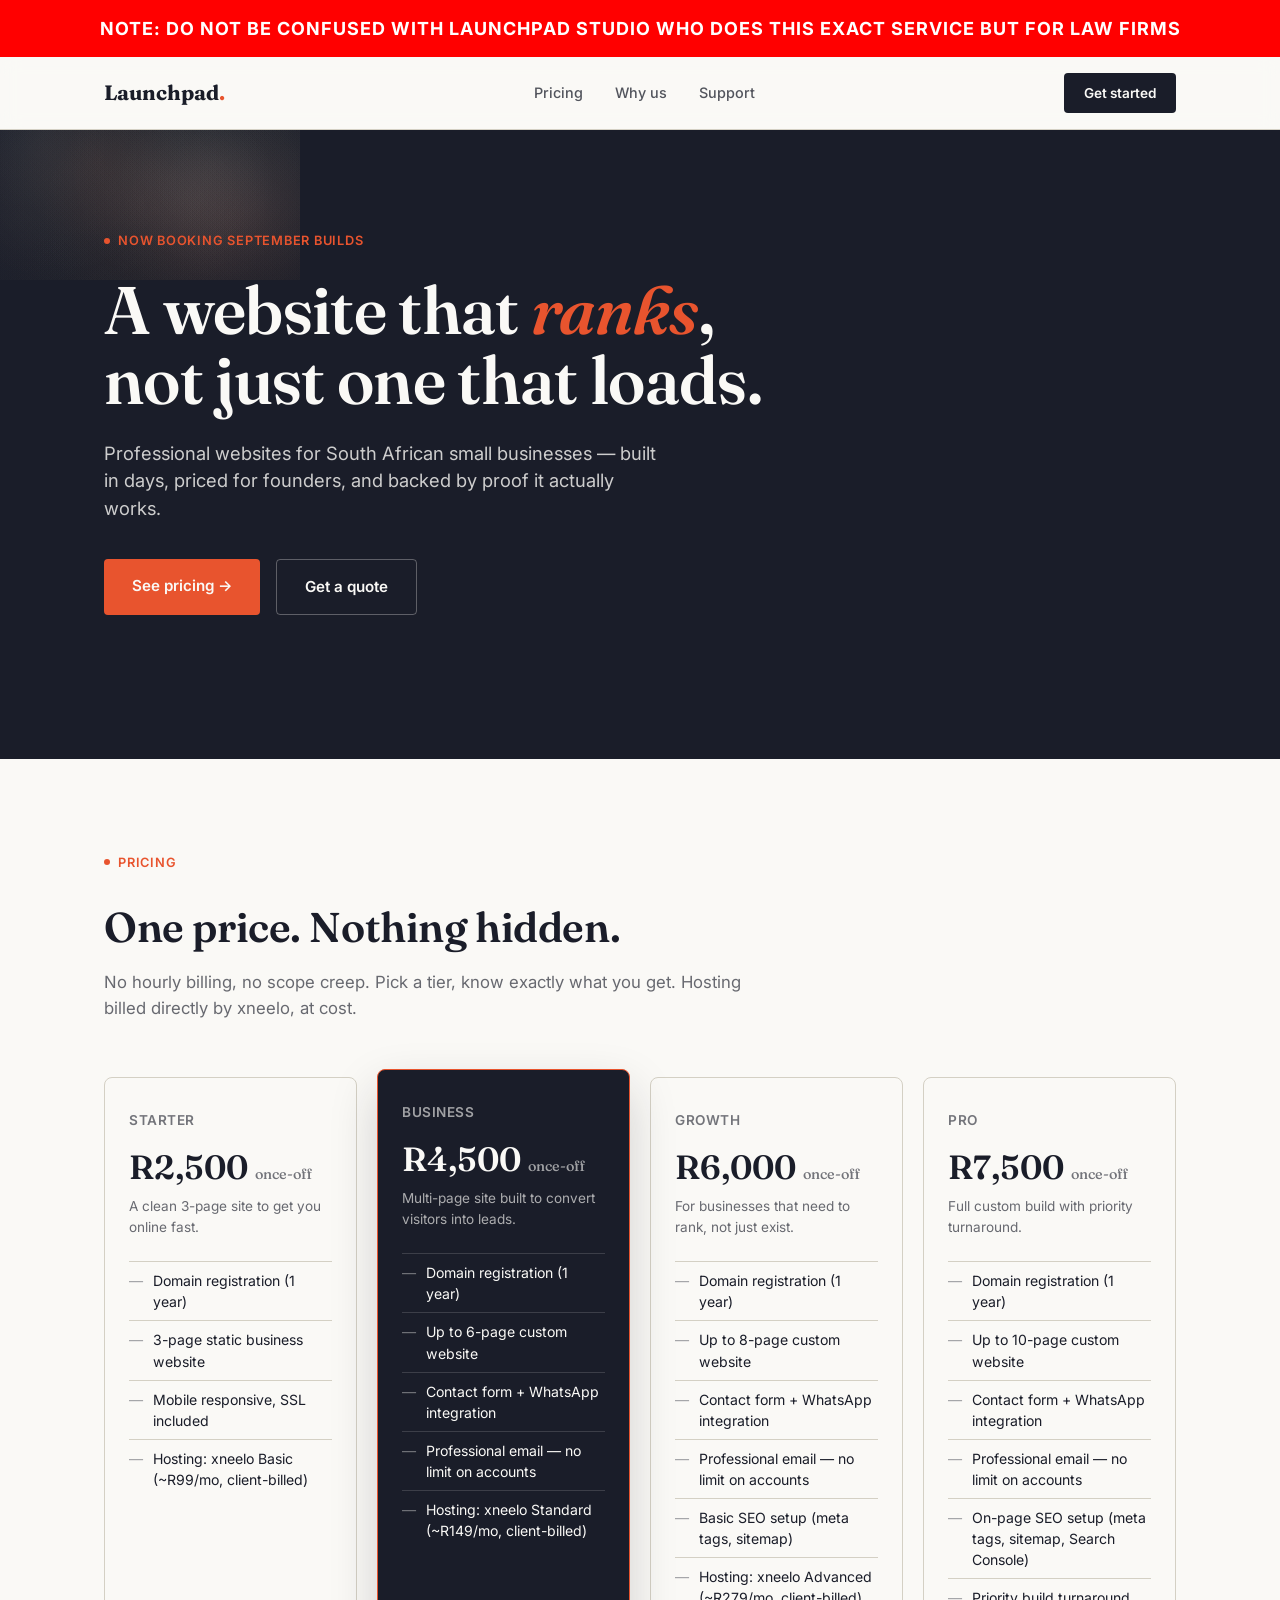
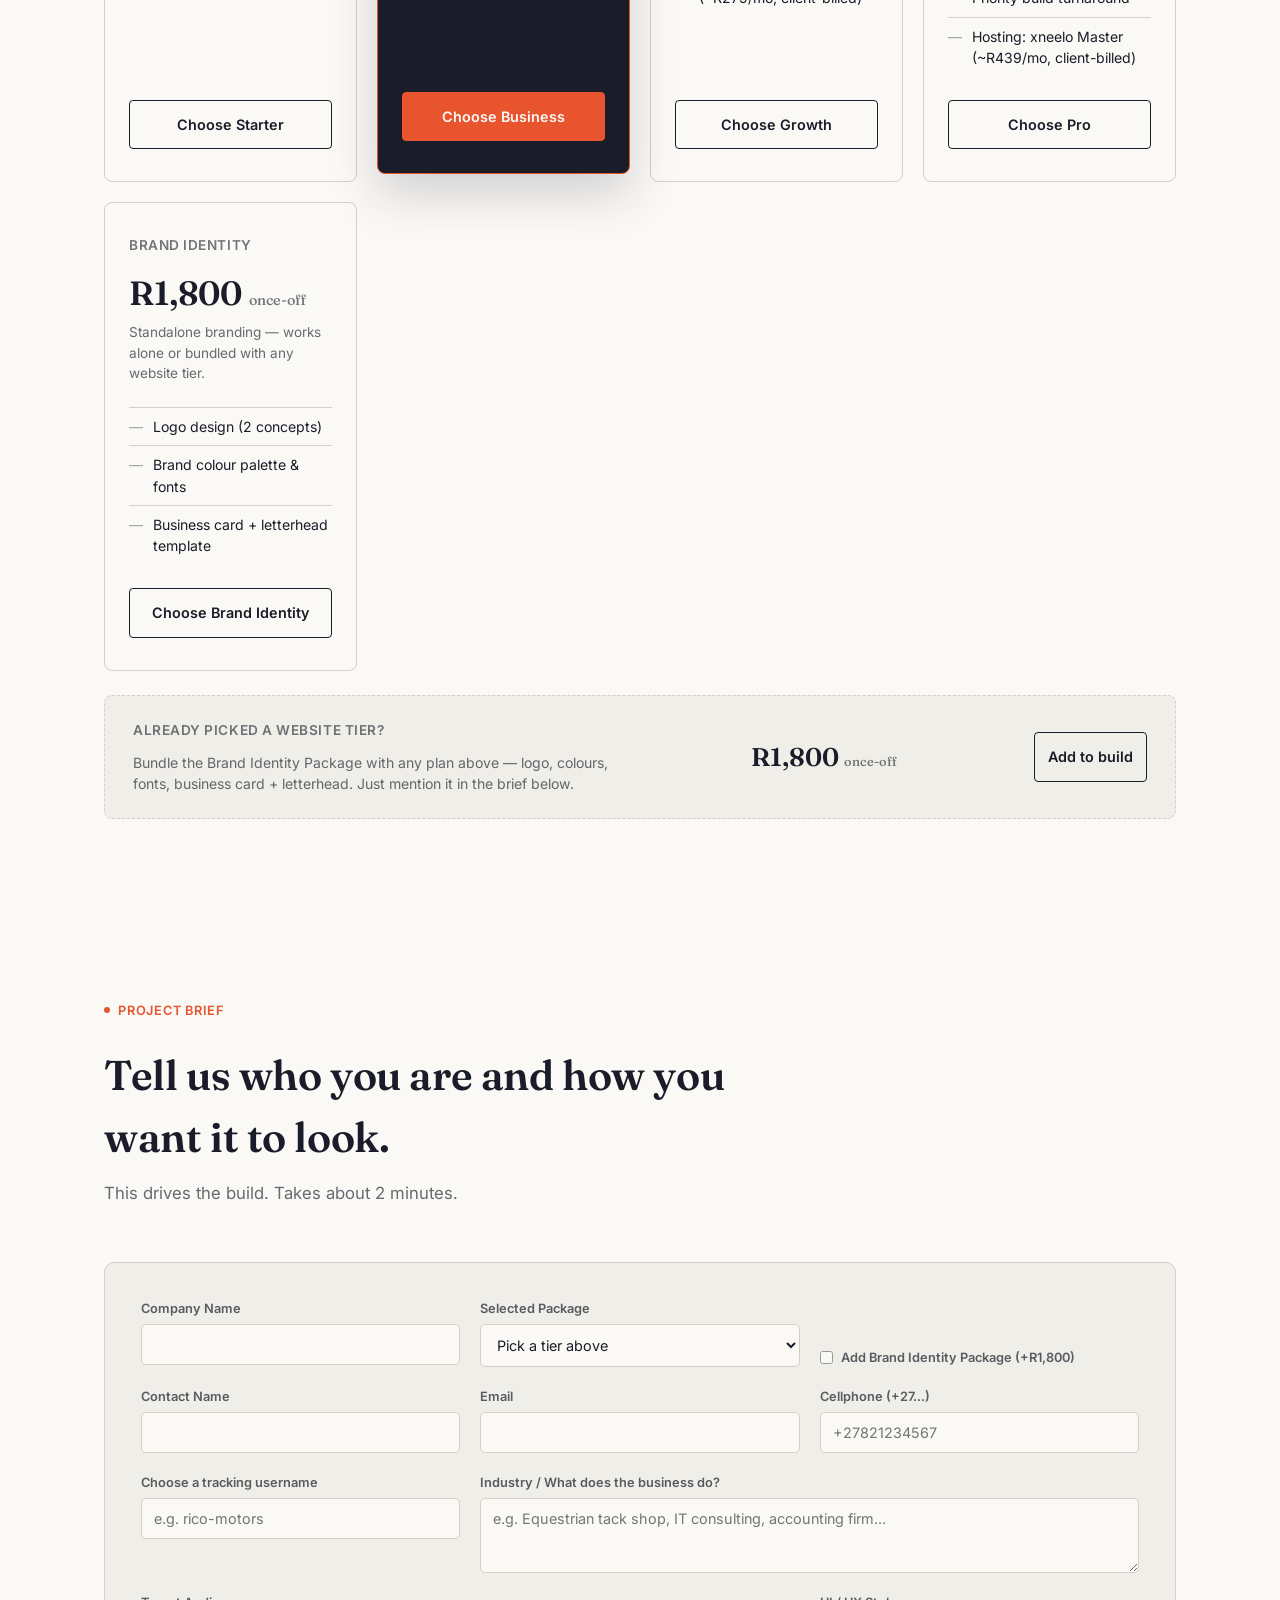
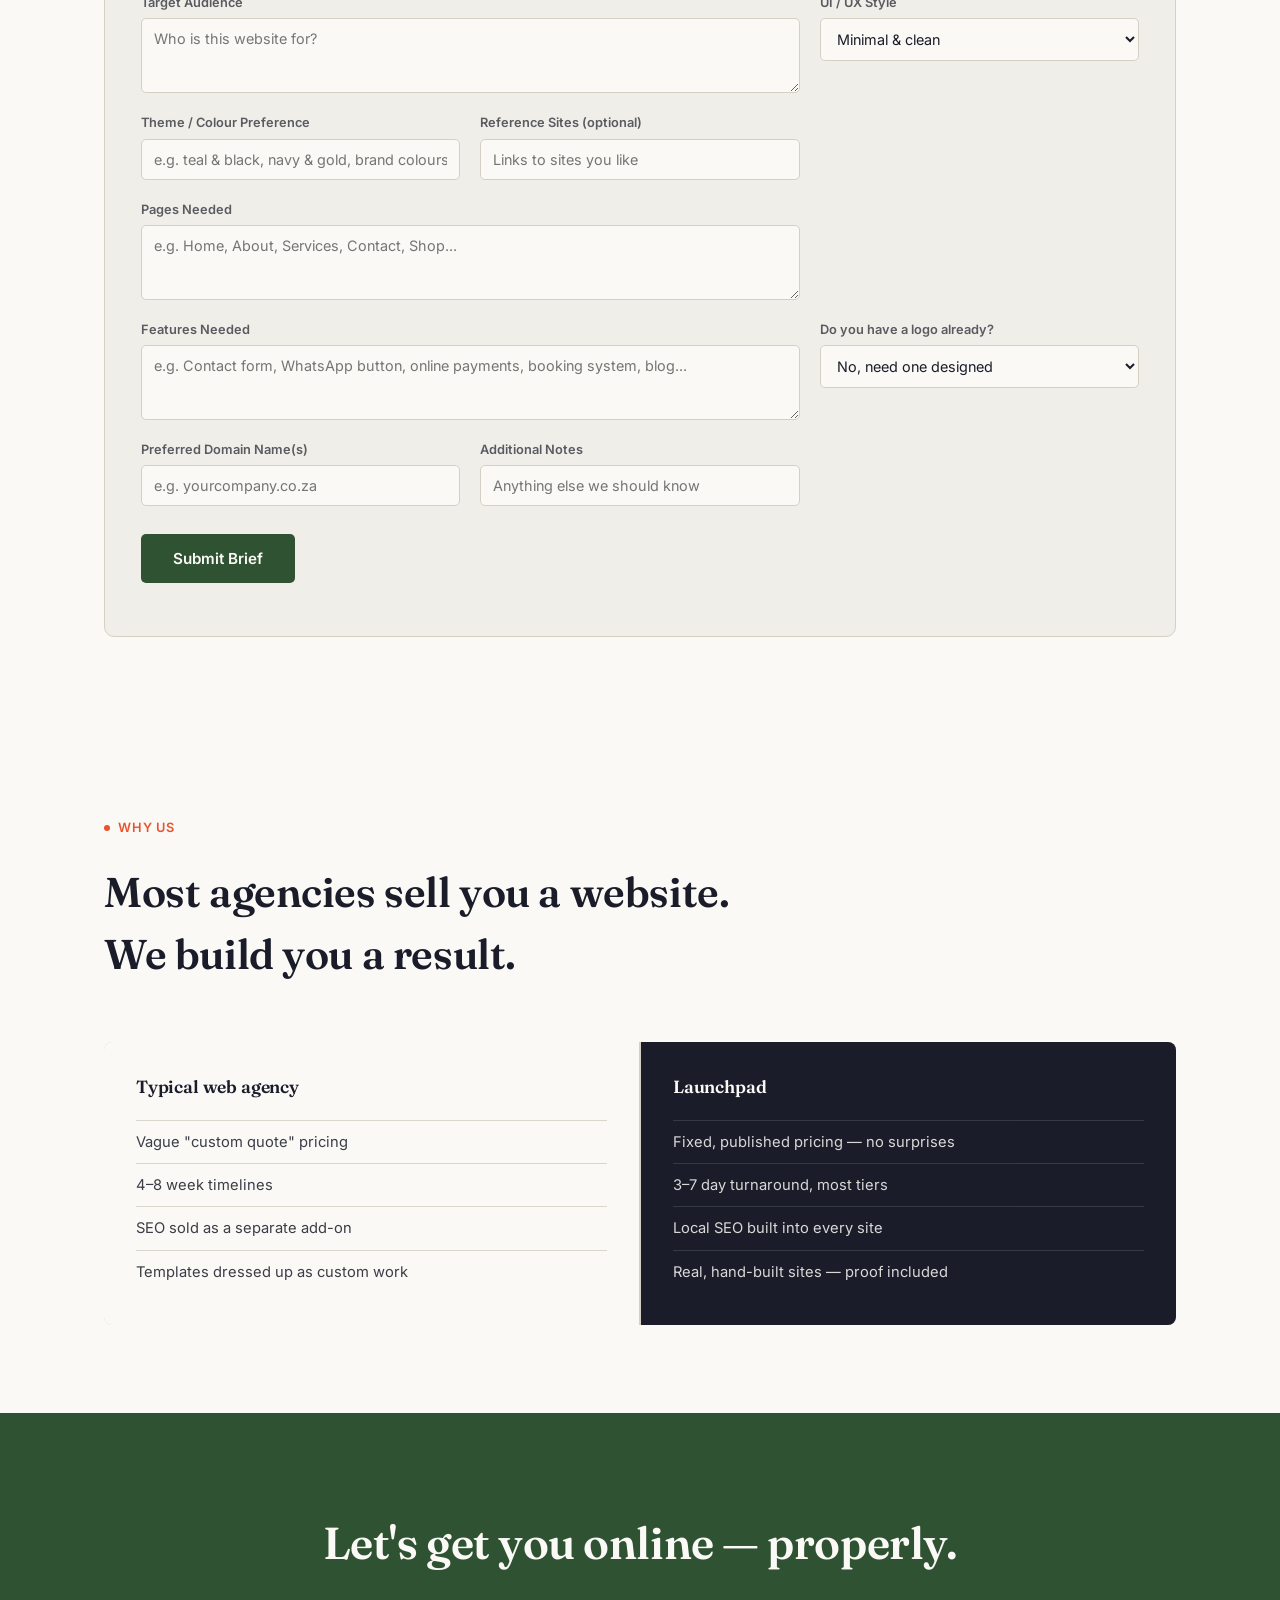
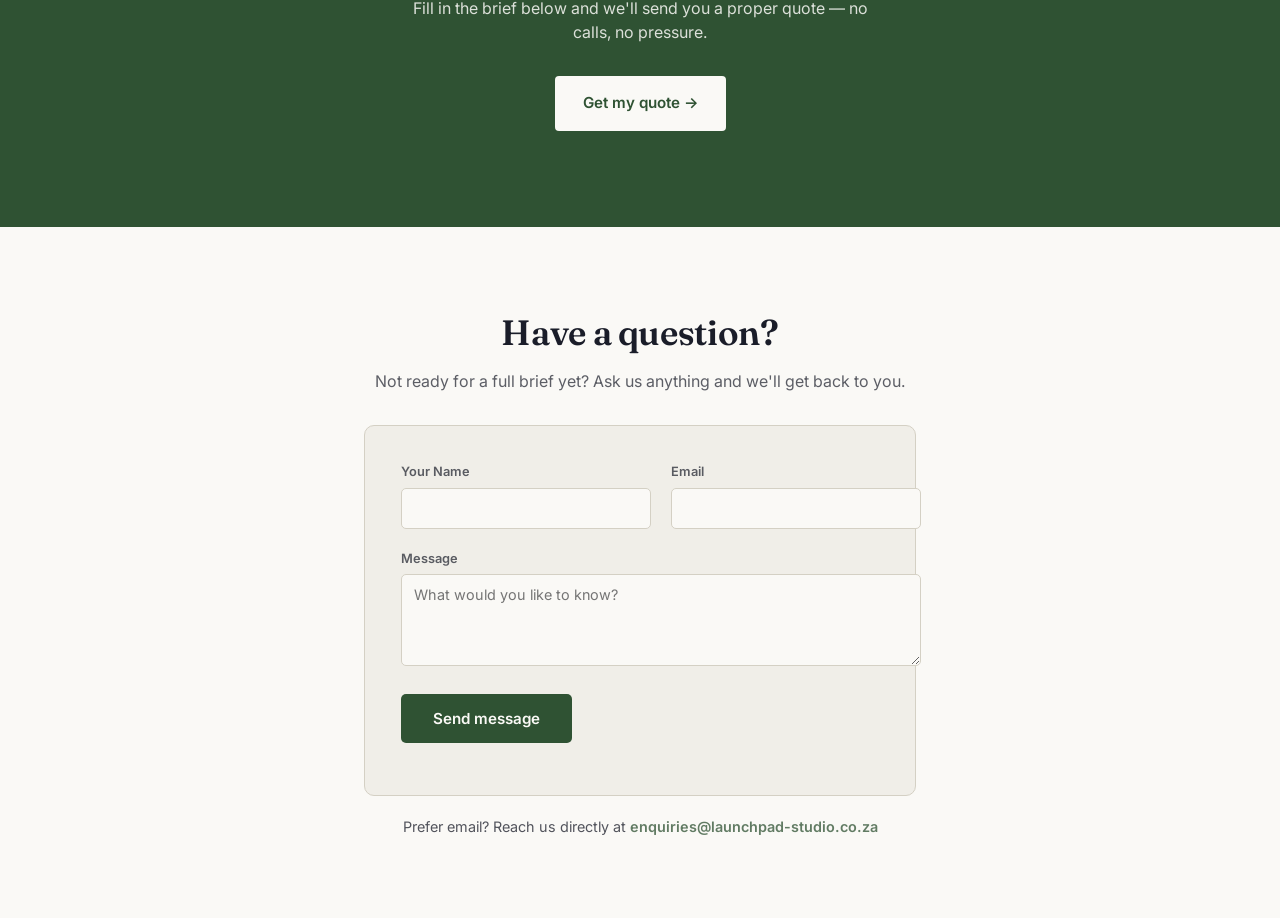
==== commit 9692ece7: "Update Index.html" ====
--- a/Index.html
+++ b/Index.html
@@ -265,7 +265,9 @@
 </style>
 </head>
 <body>
-
+<div style="background-color: #ff0000; color: #ffffff; text-align: center; padding: 15px; font-weight: bold; font-size: 18px; text-transform: uppercase; letter-spacing: 1px;">
+        NOTE: DO NOT BE CONFUSED WITH LAUNCHPAD STUDIO WHO DOES THIS EXACT SERVICE BUT FOR LAW FIRMS
+    </div>
 <nav>
   <div class="wrap">
     <div class="logo">Launchpad<span>.</span></div>
@@ -761,6 +763,5 @@
 }
 draw();
 </script>
-
 </body>
 </html>
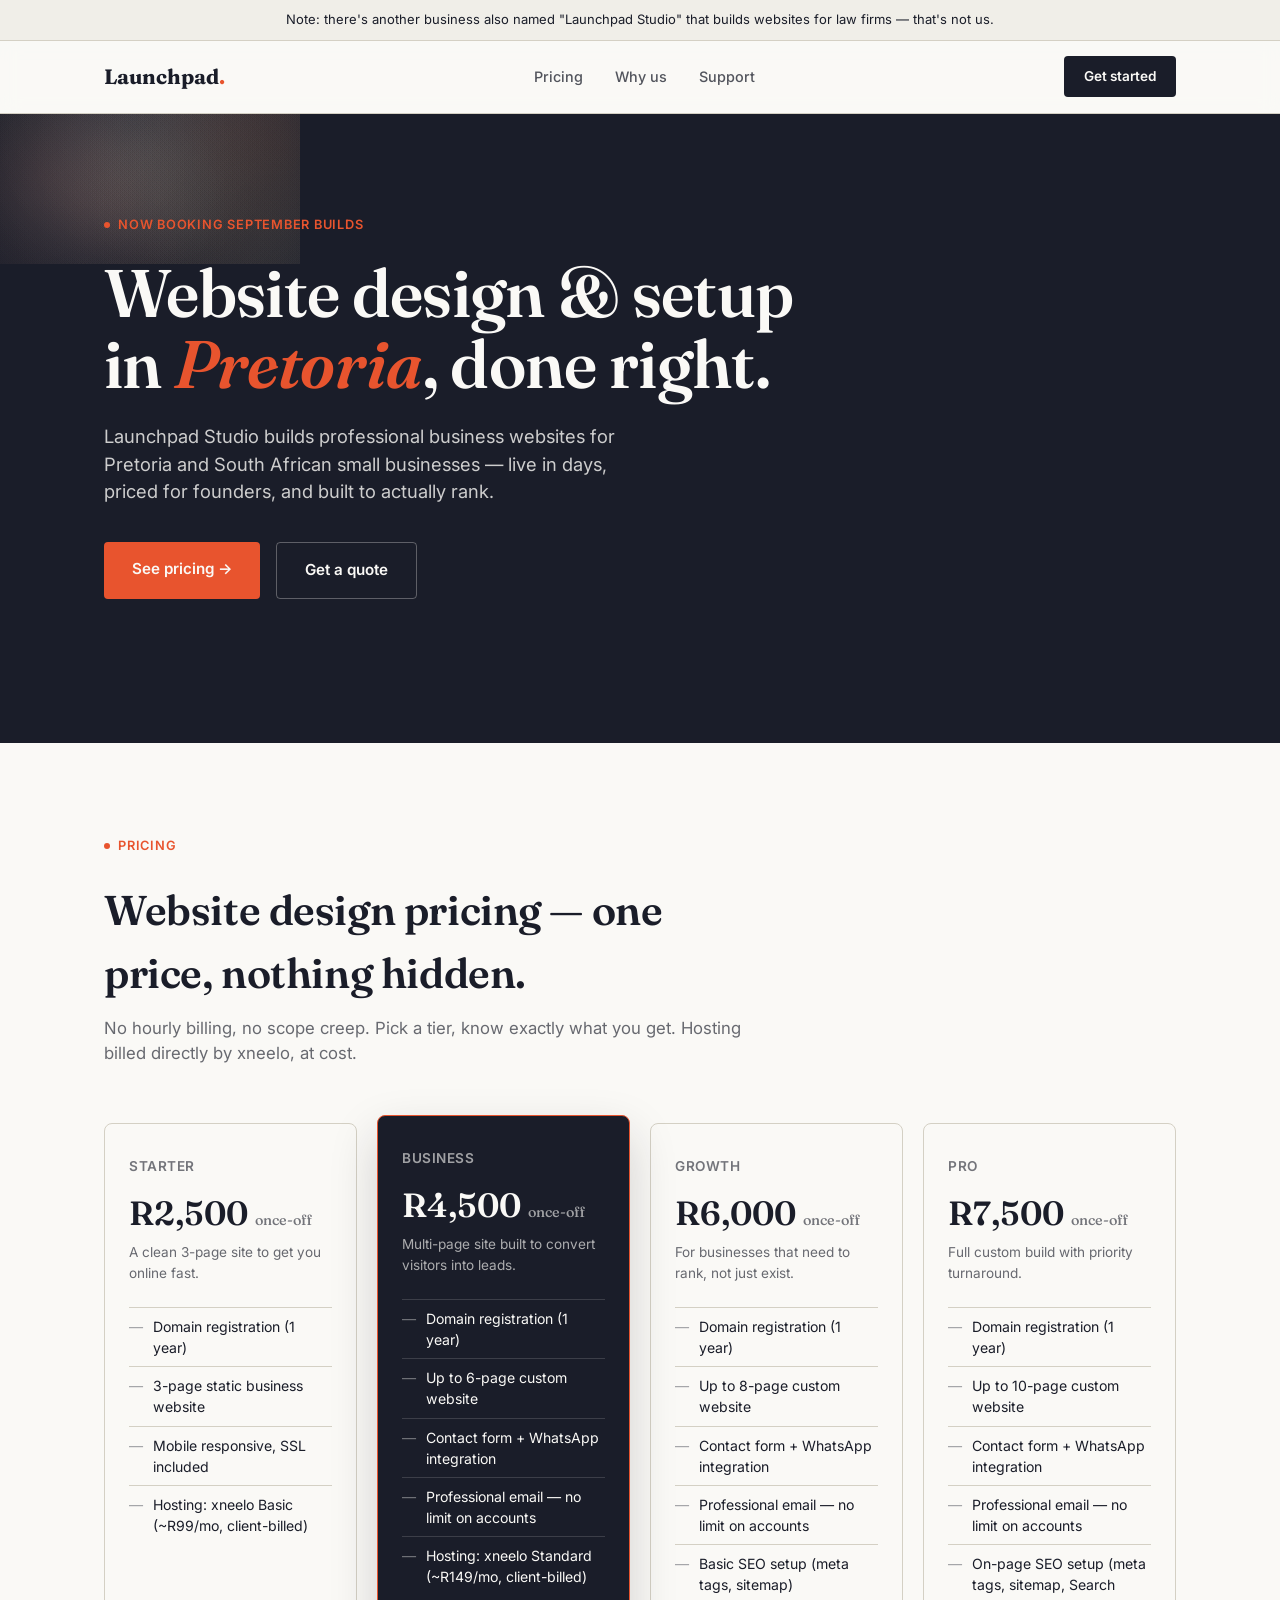
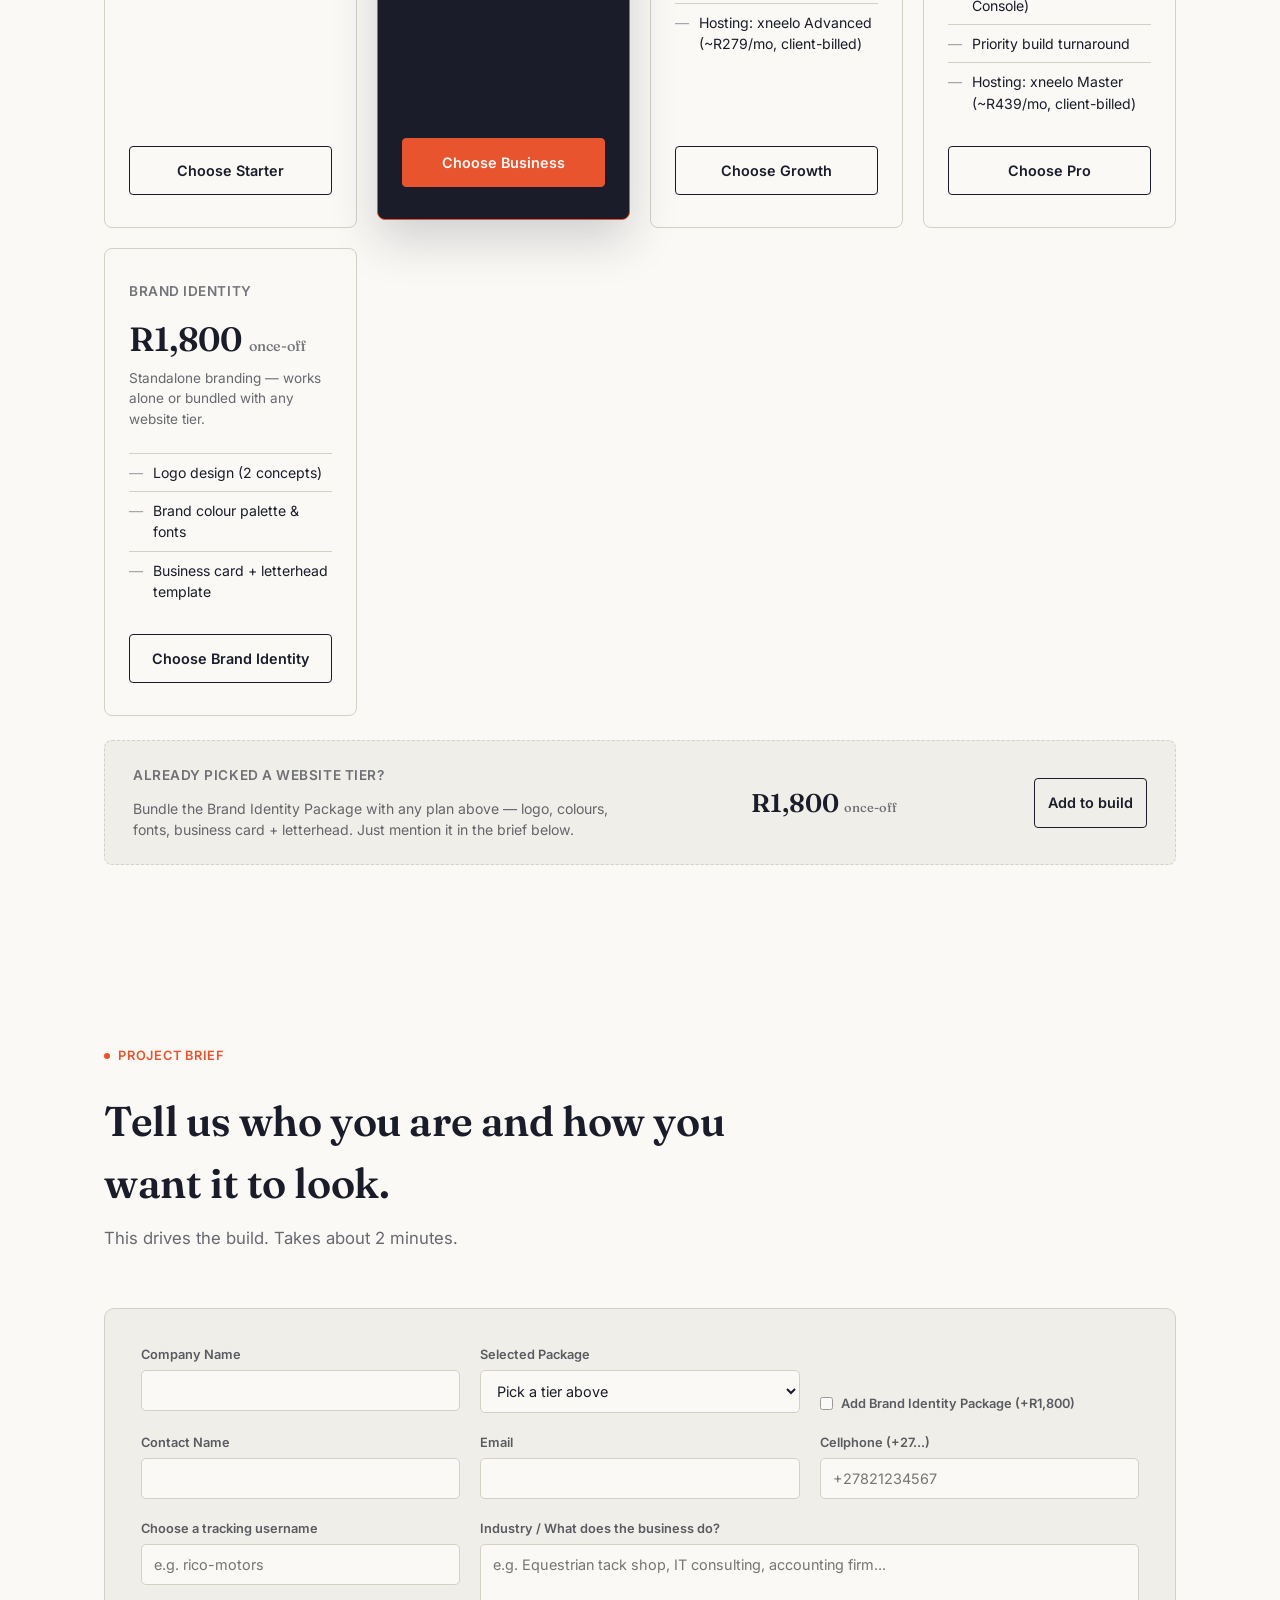
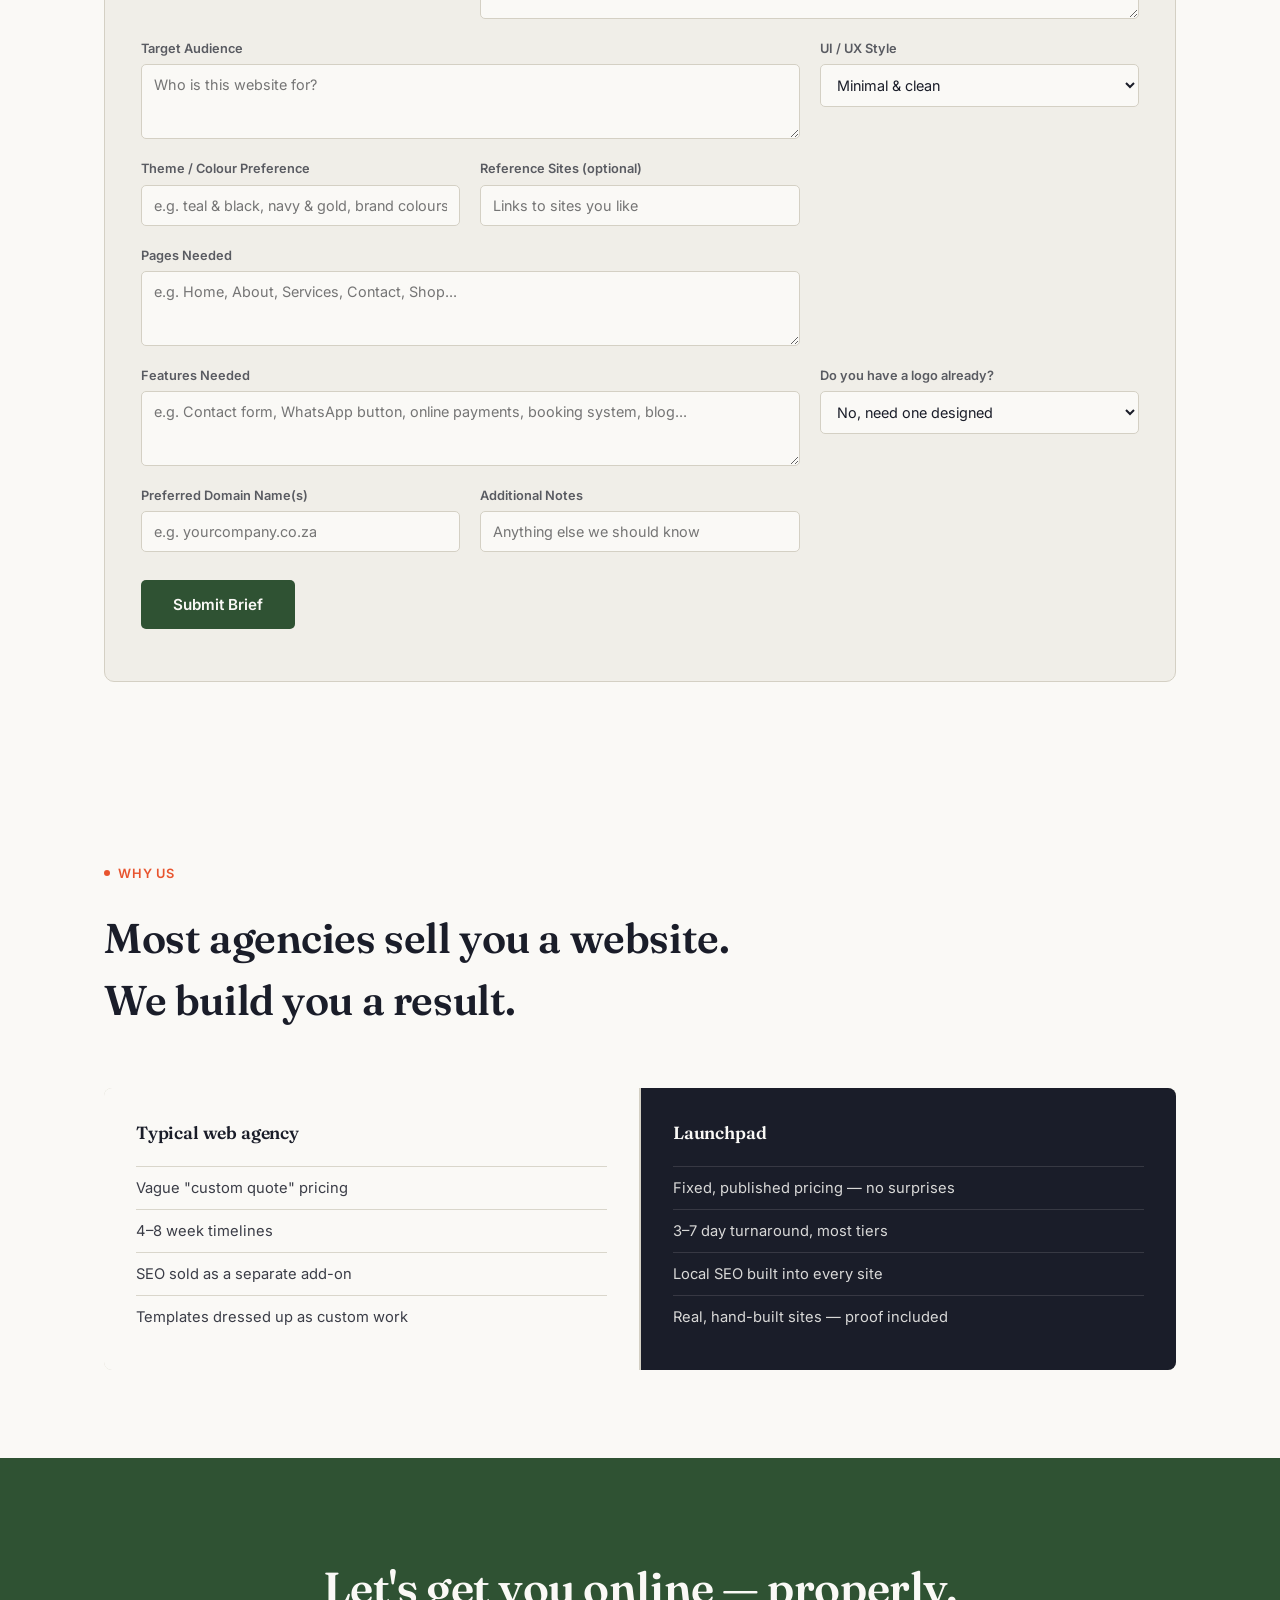
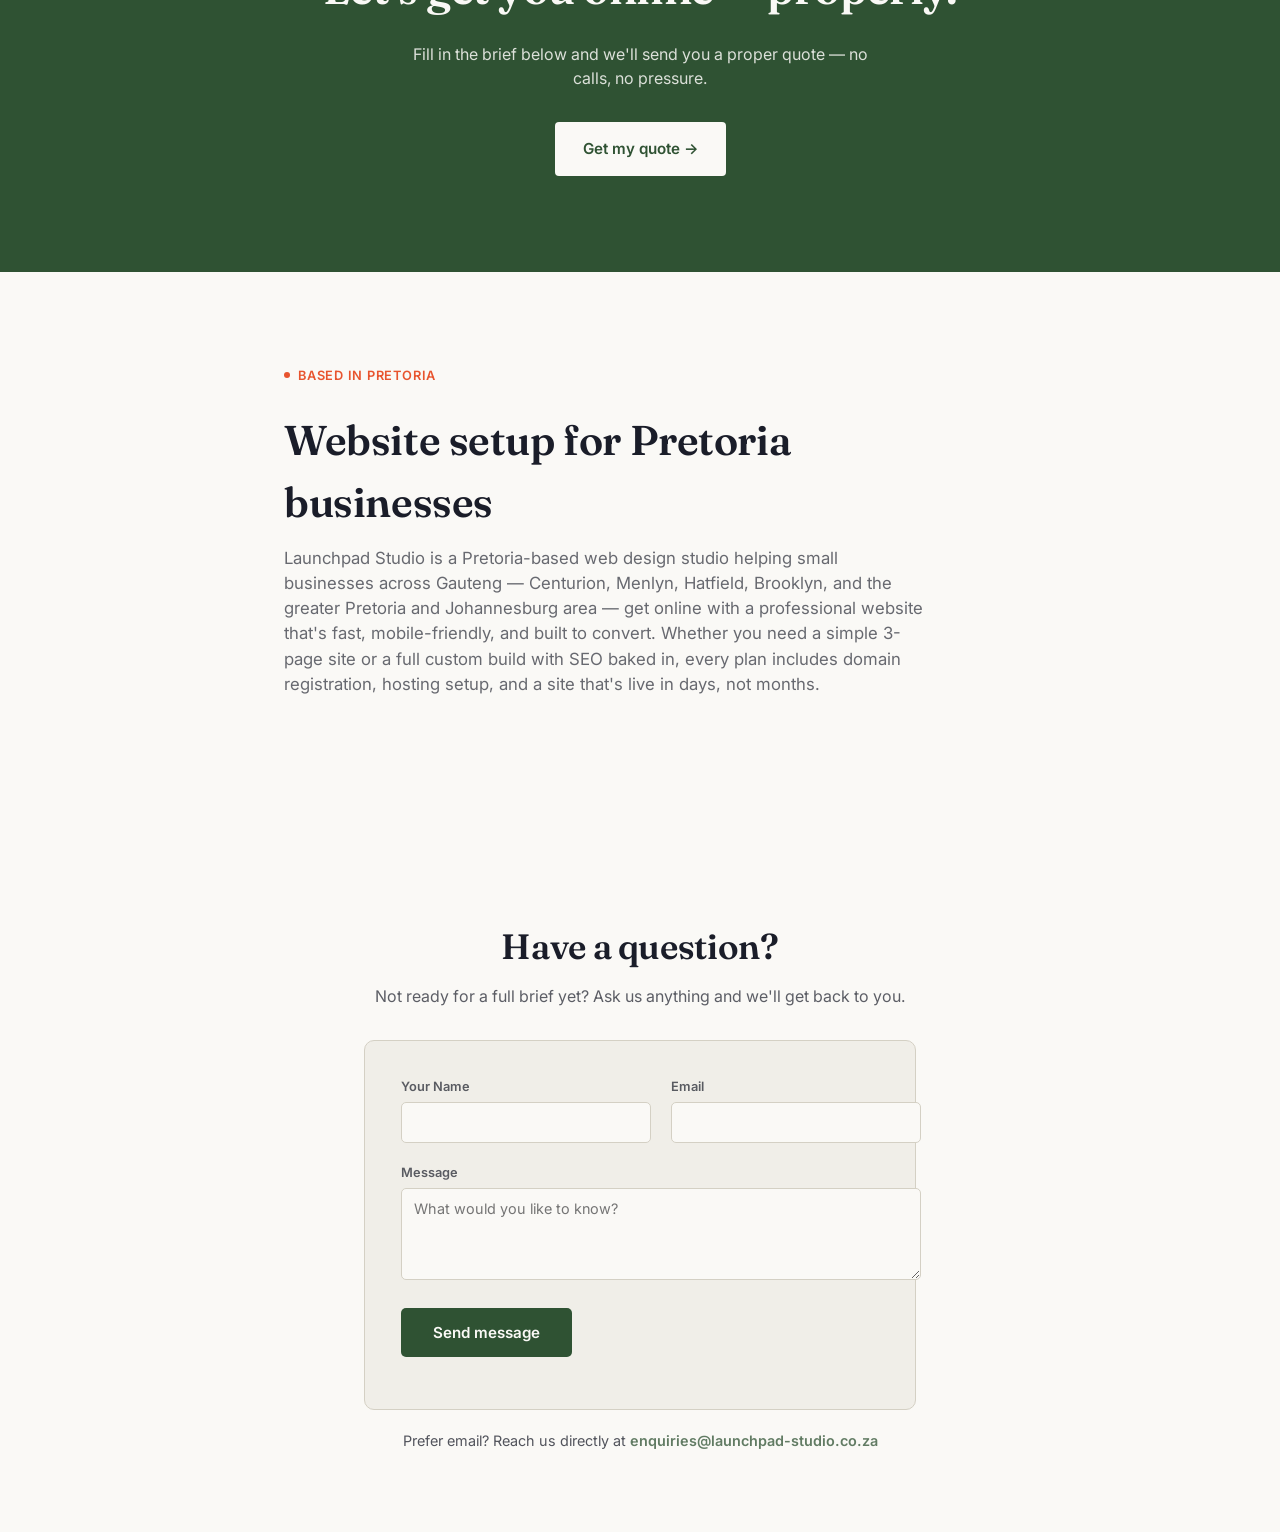
==== commit b81b5e03: "Create Index.html" ====
--- a/Index.html
+++ b/Index.html
@@ -3,7 +3,43 @@
 <head>
 <meta charset="UTF-8">
 <meta name="viewport" content="width=device-width, initial-scale=1.0">
-<title>Launchpad Studio — Professional websites, honest prices</title>
+<title>Website Design & Setup Pretoria | Launchpad Studio</title>
+<meta name="description" content="Launchpad Studio builds professional business websites in Pretoria and across South Africa. Fixed pricing from R2,500, live in days, no hidden fees. Get a quote today.">
+<link rel="canonical" href="https://launchpad-studio.co.za/">
+<meta property="og:title" content="Website Design & Setup Pretoria | Launchpad Studio">
+<meta property="og:description" content="Professional business websites for South African small businesses — built in days, priced for founders, from R2,500.">
+<meta property="og:type" content="website">
+<meta property="og:url" content="https://launchpad-studio.co.za/">
+<meta property="og:locale" content="en_ZA">
+<meta name="twitter:card" content="summary_large_image">
+<script type="application/ld+json">
+{
+  "@context": "https://schema.org",
+  "@type": "ProfessionalService",
+  "name": "Launchpad Studio",
+  "description": "Website design and setup for small businesses in Pretoria and across South Africa.",
+  "url": "https://launchpad-studio.co.za/",
+  "email": "enquiries@launchpad-studio.co.za",
+  "telephone": "+27714022203",
+  "areaServed": [
+    { "@type": "City", "name": "Pretoria" },
+    { "@type": "Country", "name": "South Africa" }
+  ],
+  "address": {
+    "@type": "PostalAddress",
+    "addressLocality": "Pretoria",
+    "addressRegion": "Gauteng",
+    "addressCountry": "ZA"
+  },
+  "priceRange": "R1,800 - R7,500",
+  "makesOffer": [
+    { "@type": "Offer", "name": "Starter Website", "price": "2500", "priceCurrency": "ZAR" },
+    { "@type": "Offer", "name": "Business Website", "price": "4500", "priceCurrency": "ZAR" },
+    { "@type": "Offer", "name": "Growth Website", "price": "6000", "priceCurrency": "ZAR" },
+    { "@type": "Offer", "name": "Pro Website", "price": "7500", "priceCurrency": "ZAR" }
+  ]
+}
+</script>
 <link rel="preconnect" href="https://fonts.googleapis.com">
 <link href="https://fonts.googleapis.com/css2?family=Fraunces:opsz,wght@9..144,400;9..144,500;9..144,600;9..144,700&family=Inter:wght@400;500;600;700&display=swap" rel="stylesheet">
 <style>
@@ -265,8 +301,8 @@
 </style>
 </head>
 <body>
-<div style="background-color: #ff0000; color: #ffffff; text-align: center; padding: 15px; font-weight: bold; font-size: 18px; text-transform: uppercase; letter-spacing: 1px;">
-        NOTE: DO NOT BE CONFUSED WITH LAUNCHPAD STUDIO WHO DOES THIS EXACT SERVICE BUT FOR LAW FIRMS
+<div style="background-color: #F0EEE8; color: #1A1D29; text-align: center; padding: 10px 16px; font-size: 13px; border-bottom: 1px solid #D4D0C4;">
+        Note: there's another business also named "Launchpad Studio" that builds websites for law firms — that's not us.
     </div>
 <nav>
   <div class="wrap">
@@ -284,8 +320,8 @@
   <canvas class="phantom-canvas" id="phantom"></canvas>
   <div class="wrap hero-inner">
     <div class="eyebrow">Now booking September builds</div>
-    <h1>A website that <em>ranks</em>,<br>not just one that loads.</h1>
-    <p class="lead">Professional websites for South African small businesses — built in days, priced for founders, and backed by proof it actually works.</p>
+    <h1>Website design & setup<br>in <em>Pretoria</em>, done right.</h1>
+    <p class="lead">Launchpad Studio builds professional business websites for Pretoria and South African small businesses — live in days, priced for founders, and built to actually rank.</p>
     <div class="hero-ctas">
       <a href="#pricing" class="btn-primary">See pricing →</a>
       <a href="#brief" class="btn-ghost">Get a quote</a>
@@ -297,7 +333,7 @@
   <div class="wrap">
     <div class="section-head">
       <div class="eyebrow">Pricing</div>
-      <h2>One price. Nothing hidden.</h2>
+      <h2>Website design pricing — one price, nothing hidden.</h2>
       <p>No hourly billing, no scope creep. Pick a tier, know exactly what you get. Hosting billed directly by xneelo, at cost.</p>
     </div>
     <div class="pricing-grid">
@@ -532,7 +568,16 @@
   </div>
 </div>
 
-<section id="support">
+<section id="local">
+  <div class="wrap" style="max-width:760px;">
+    <div class="section-head">
+      <div class="eyebrow">Based in Pretoria</div>
+      <h2>Website setup for Pretoria businesses</h2>
+      <p>Launchpad Studio is a Pretoria-based web design studio helping small businesses across Gauteng — Centurion, Menlyn, Hatfield, Brooklyn, and the greater Pretoria and Johannesburg area — get online with a professional website that's fast, mobile-friendly, and built to convert. Whether you need a simple 3-page site or a full custom build with SEO baked in, every plan includes domain registration, hosting setup, and a site that's live in days, not months.</p>
+    </div>
+  </div>
+</section>
+            <section id="support">
   <div class="wrap">
     <h2>Have a question?</h2>
     <p class="support-sub">Not ready for a full brief yet? Ask us anything and we'll get back to you.</p>
@@ -762,6 +807,88 @@
   requestAnimationFrame(draw);
 }
 draw();
+
+// ── Intro smoke burst — plays once on every load/reload ──
+(function(){
+  const overlay = document.createElement('canvas');
+  overlay.id = 'intro-smoke';
+  overlay.style.cssText = 'position:fixed;inset:0;width:100vw;height:100vh;z-index:9999;pointer-events:none;background:#0b0b0d;';
+  document.body.appendChild(overlay);
+
+  const ictx = overlay.getContext('2d');
+  let iw, ih;
+  function iresize(){
+    iw = overlay.width = window.innerWidth;
+    ih = overlay.height = window.innerHeight;
+  }
+  window.addEventListener('resize', iresize);
+  iresize();
+
+  const introReduceMotion = window.matchMedia('(prefers-reduced-motion: reduce)').matches;
+
+  if (introReduceMotion) {
+    overlay.remove();
+  } else {
+    const puffs = [];
+    const PUFF_COUNT = 26;
+    const iColors = [
+      'rgba(232,84,46,ALPHA)',
+      'rgba(250,249,246,ALPHA)',
+      'rgba(120,120,130,ALPHA)'
+    ];
+
+    for (let i = 0; i < PUFF_COUNT; i++) {
+      puffs.push({
+        x: iw * 0.5 + (Math.random()-0.5) * iw * 0.6,
+        y: ih * 0.6 + (Math.random()-0.5) * ih * 0.3,
+        r: 40 + Math.random()*220,
+        vx: (Math.random()-0.5) * 1.4,
+        vy: -0.4 - Math.random()*1.2,
+        alpha: 0.10 + Math.random()*0.18,
+        color: iColors[Math.floor(Math.random()*iColors.length)],
+        delay: Math.random()*300
+      });
+    }
+
+    const start = performance.now();
+    const DURATION = 2400;
+    const FADE_START = 1500;
+
+    function introDraw(now){
+      const elapsed = now - start;
+      const overallFade = elapsed < FADE_START ? 1 : Math.max(0, 1 - (elapsed - FADE_START) / (DURATION - FADE_START));
+
+      ictx.clearRect(0,0,iw,ih);
+      ictx.globalCompositeOperation = 'lighter';
+
+      for (const p of puffs) {
+        const t = Math.max(0, elapsed - p.delay);
+        if (t <= 0) continue;
+        p.x += p.vx;
+        p.y += p.vy;
+        p.r += 0.35;
+        const fadeIn = Math.min(t/400, 1);
+        const a = p.alpha * fadeIn * overallFade;
+        const grad = ictx.createRadialGradient(p.x,p.y,0,p.x,p.y,p.r);
+        grad.addColorStop(0, p.color.replace('ALPHA', a));
+        grad.addColorStop(1, p.color.replace('ALPHA', 0));
+        ictx.fillStyle = grad;
+        ictx.beginPath();
+        ictx.arc(p.x,p.y,p.r,0,Math.PI*2);
+        ictx.fill();
+      }
+      ictx.globalCompositeOperation = 'source-over';
+
+      if (elapsed < DURATION) {
+        requestAnimationFrame(introDraw);
+      } else {
+        overlay.remove();
+      }
+    }
+    requestAnimationFrame(introDraw);
+  }
+})();
+
 </script>
 </body>
-</html>
+</html> 
